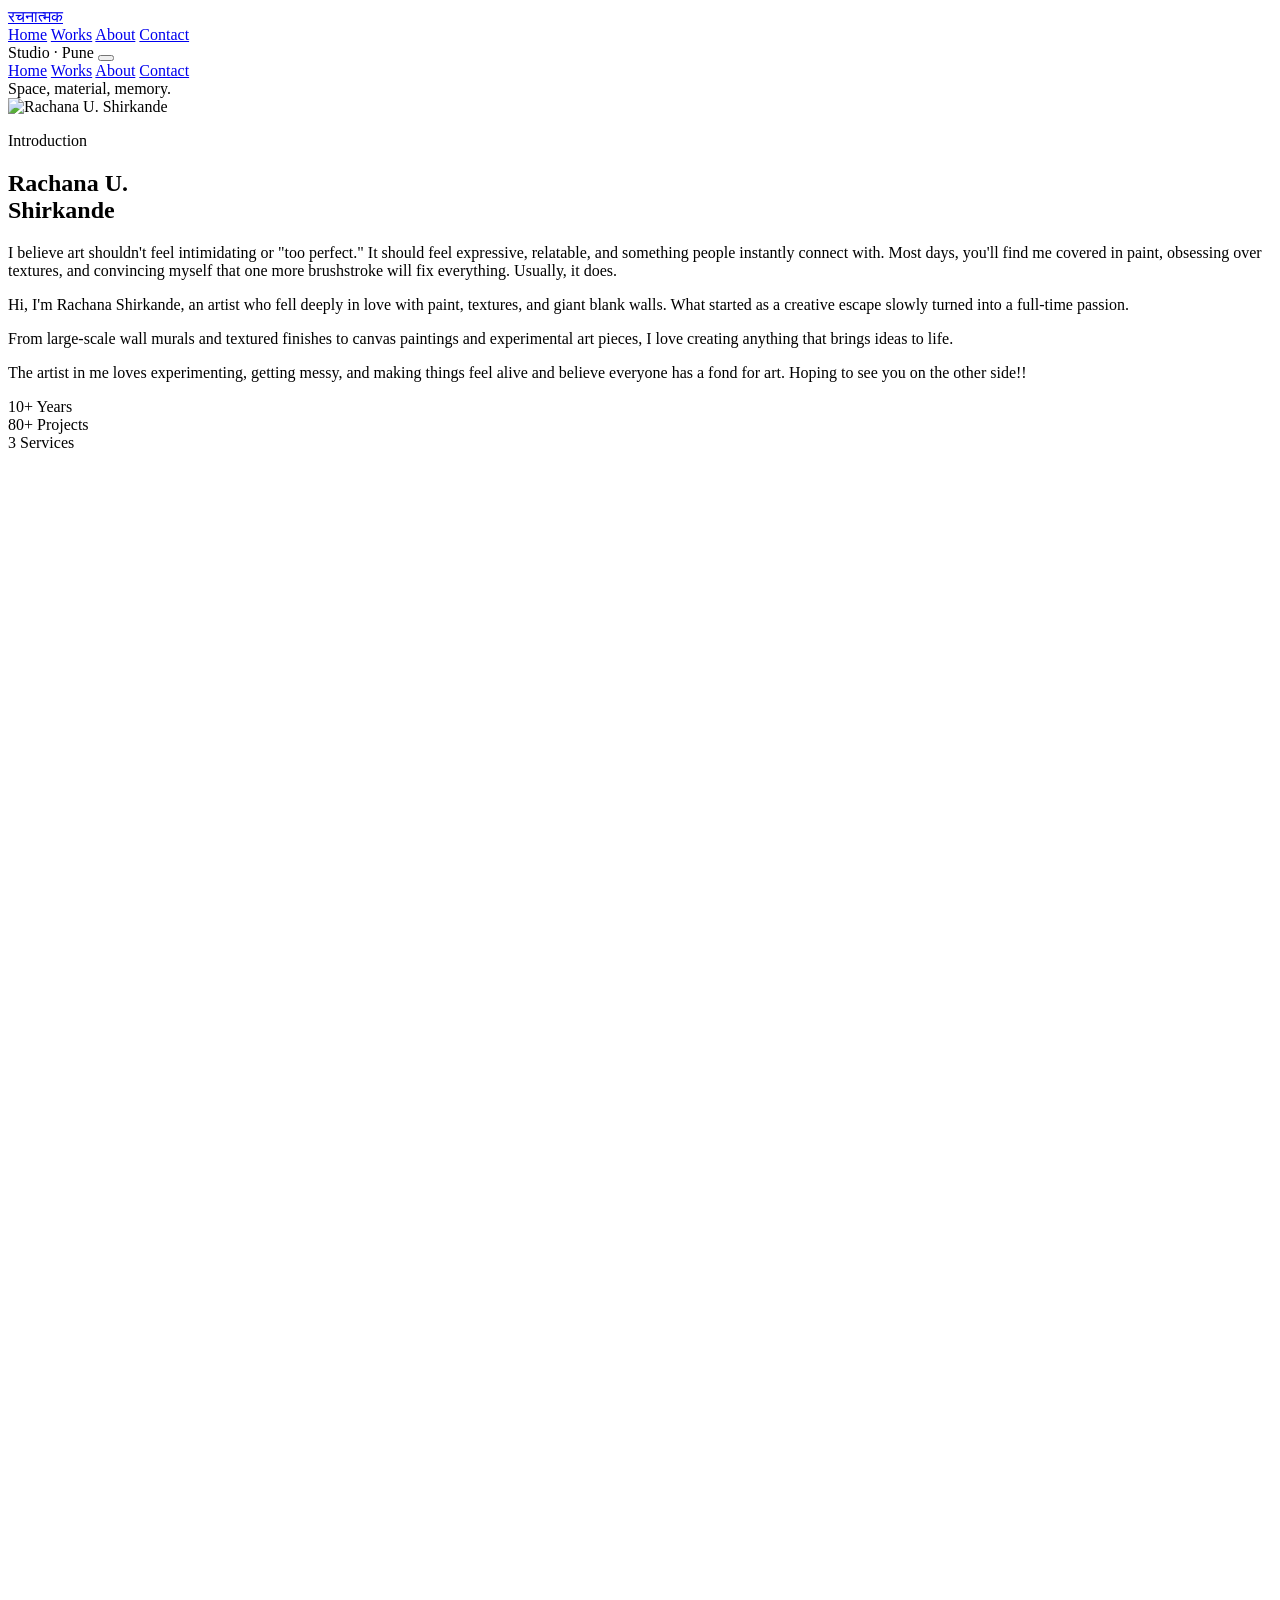
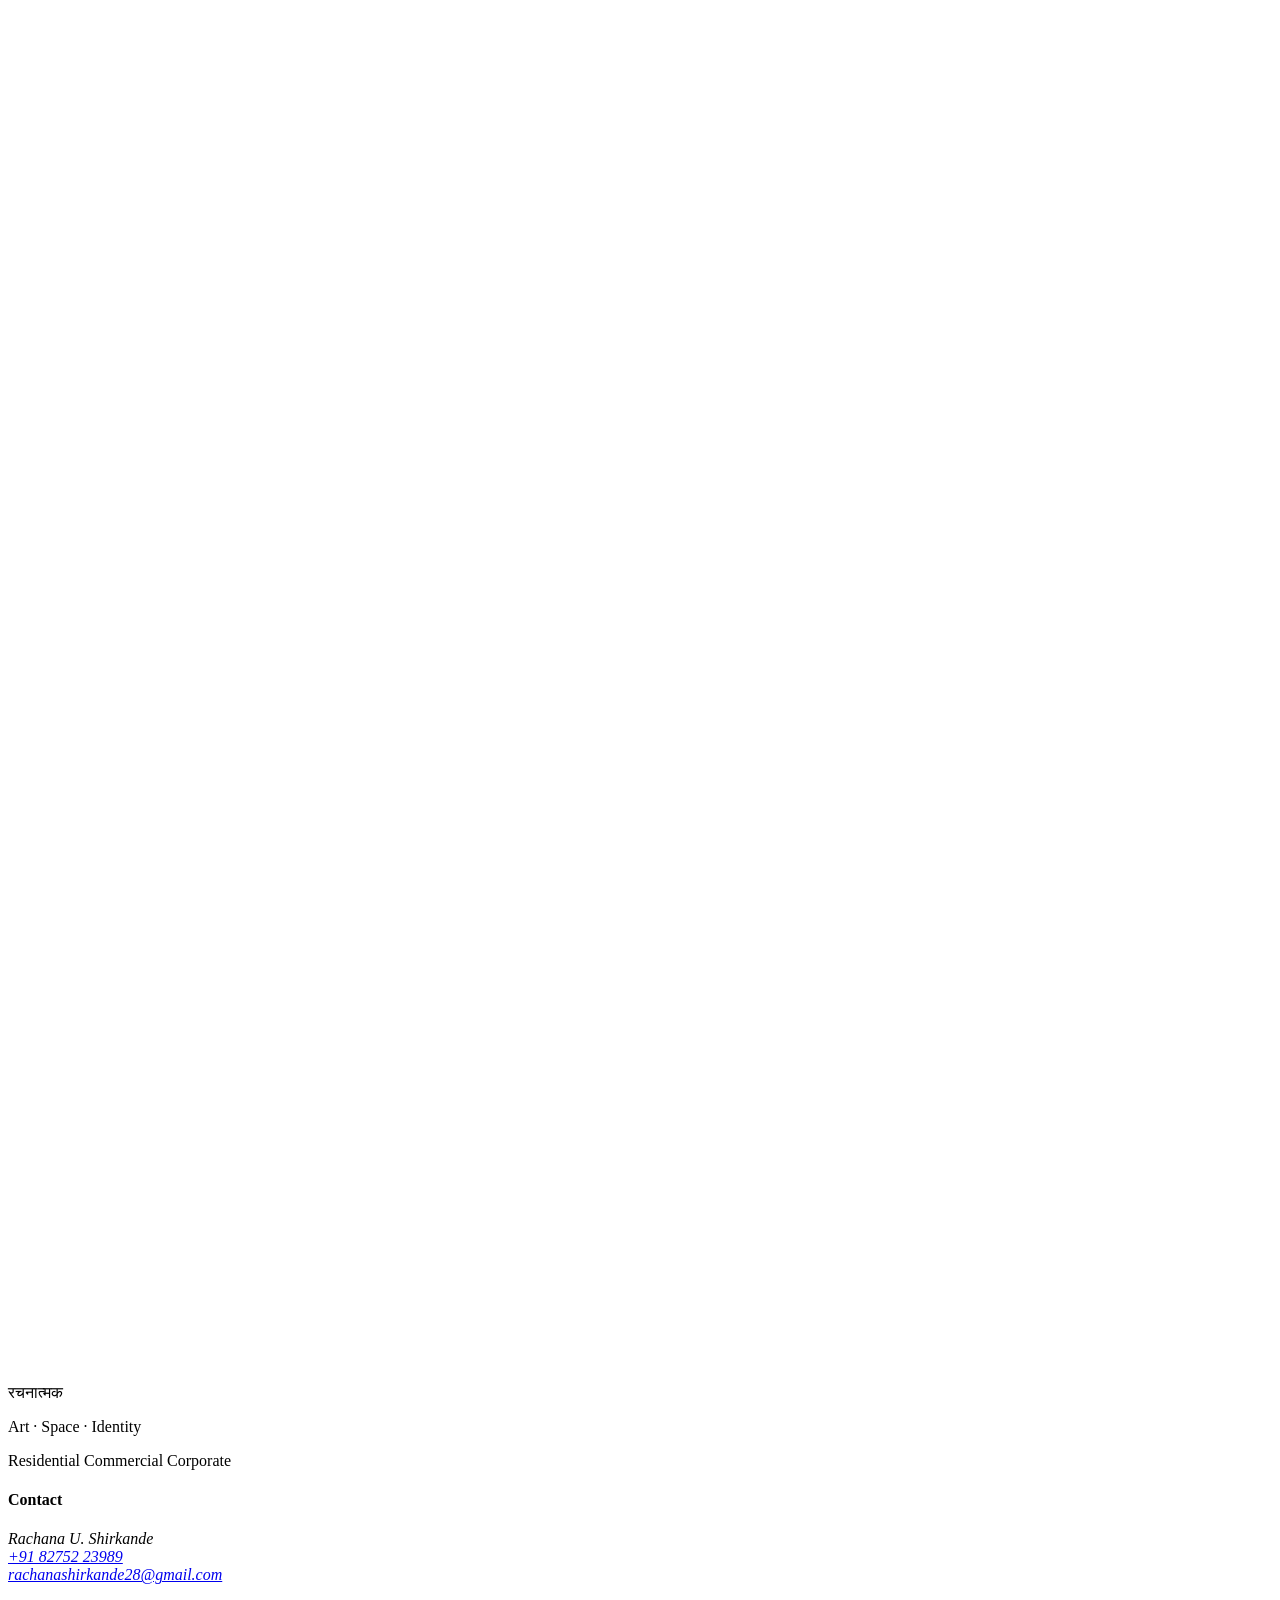
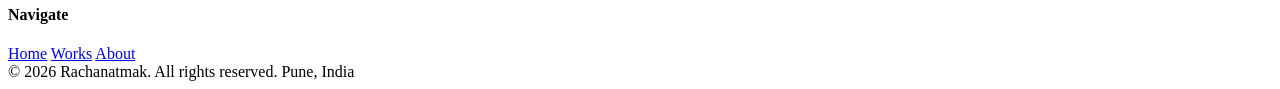
==== frontend/about.html @ 1a7d834c "Fixed CSS paths" ====
<!DOCTYPE html>
<html lang="en">
<head>
  <meta charset="UTF-8">
  <meta name="viewport" content="width=device-width, initial-scale=1.0">
  <title>About | Rachanatmak</title>
  <link rel="stylesheet" href="./css/styles.css">
</head>
<body>
  <div class="page-transition-overlay"></div>

  <nav class="navbar">
    <a class="navbar-logo" href="index.html" aria-label="Rachanatmak home">रचनात्मक</a>
    <div class="navbar-links">
      <a href="index.html">Home</a>
      <a href="works.html">Works</a>
      <a href="about.html">About</a>
      <a href="contact.html">Contact</a>
    </div>
    <span class="navbar-right">Studio · Pune</span>
    <button class="navbar-hamburger" type="button" aria-label="Menu" aria-expanded="false">
      <span></span><span></span><span></span>
    </button>
  </nav>

  <div class="navbar-mobile-drawer">
    <a href="index.html">Home</a>
    <a href="works.html">Works</a>
    <a href="about.html">About</a>
    <a href="contact.html">Contact</a>
  </div>

  <main>
    <section class="about-section">
      <div class="about-left reveal">
        <div class="about-portrait">
          <span>Space, material, memory.</span>
          <div class="about-artist-image">
            <div class="about-image-container">
              <div class="about-image-bg"></div>
              <img class="about-image" src="https://via.placeholder.com/400x500/f1aaa2/3a2a1d?text=Rachana" alt="Rachana U. Shirkande">
            </div>
          </div>
        </div>
      </div>
      <div class="about-right">
        <div class="about-intro-card reveal">
          <p class="about-eyebrow">Introduction</p>
          <h1 class="about-title">Rachana U.<br>Shirkande</h1>
          <div class="about-bio">
            <p>I believe art shouldn't feel intimidating or "too perfect." It should feel expressive, relatable, and something people instantly connect with. Most days, you'll find me covered in paint, obsessing over textures, and convincing myself that one more brushstroke will fix everything. Usually, it does.</p>
            <p>Hi, I'm Rachana Shirkande, an artist who fell deeply in love with paint, textures, and giant blank walls. What started as a creative escape slowly turned into a full-time passion.</p>
            <p>From large-scale wall murals and textured finishes to canvas paintings and experimental art pieces, I love creating anything that brings ideas to life.</p>
            <p>The artist in me loves experimenting, getting messy, and making things feel alive and believe everyone has a fond for art. Hoping to see you on the other side!!</p>
          </div>
        </div>
        <div class="about-stats reveal">
          <div class="about-stat">
            <span class="about-stat-num">10+</span>
            <span class="about-stat-label">Years</span>
          </div>
          <div class="about-stat">
            <span class="about-stat-num">80+</span>
            <span class="about-stat-label">Projects</span>
          </div>
          <div class="about-stat">
            <span class="about-stat-num">3</span>
            <span class="about-stat-label">Services</span>
          </div>
        </div>
      </div>
    </section>
  </main>

  <footer class="footer">
    <div class="footer-bg"></div>
    <svg class="footer-botanical" viewBox="0 0 200 400" fill="none" xmlns="http://www.w3.org/2000/svg" aria-hidden="true">
      <path d="M100 380 C100 300 60 260 80 180 C100 100 140 80 100 20" stroke="white" stroke-width="1.5"/>
      <path d="M80 180 C60 160 20 155 10 130" stroke="white"/>
      <path d="M80 220 C55 205 15 210 5 185" stroke="white"/>
      <path d="M90 150 C115 130 145 135 155 110" stroke="white"/>
      <path d="M95 260 C120 245 150 250 160 225" stroke="white"/>
      <ellipse cx="10" cy="125" rx="12" ry="8" stroke="white" stroke-width="0.8"/>
      <ellipse cx="5" cy="180" rx="10" ry="7" stroke="white" stroke-width="0.8"/>
      <ellipse cx="155" cy="105" rx="11" ry="7" stroke="white" stroke-width="0.8"/>
      <ellipse cx="160" cy="220" rx="12" ry="8" stroke="white" stroke-width="0.8"/>
    </svg>
    <div class="footer-inner">
      <div class="footer-top">
        <div class="footer-logo-block">
          <div class="footer-logo">रचनात्मक</div>
          <p class="footer-tagline">Art · Space · Identity</p>
          <div class="footer-services-list">
            <span>Residential</span>
            <span>Commercial</span>
            <span>Corporate</span>
          </div>
        </div>
        <div class="footer-col">
          <h4>Contact</h4>
          <address>
            Rachana U. Shirkande<br>
            <a href="tel:+918275223989">+91 82752 23989</a><br>
            <a href="mailto:rachanashirkande28@gmail.com">rachanashirkande28@gmail.com</a>
          </address>
        </div>
        <div class="footer-col">
          <h4>Navigate</h4>
          <nav class="footer-nav-links">
            <a href="index.html">Home</a>
            <a href="works.html">Works</a>
            <a href="about.html">About</a>
          </nav>
        </div>
      </div>
      <div class="footer-bottom">
        <span>© 2026 Rachanatmak. All rights reserved.</span>
        <span>Pune, India</span>
      </div>
    </div>
  </footer>

  <script src="js/main.js"></script>
</body>
</html>
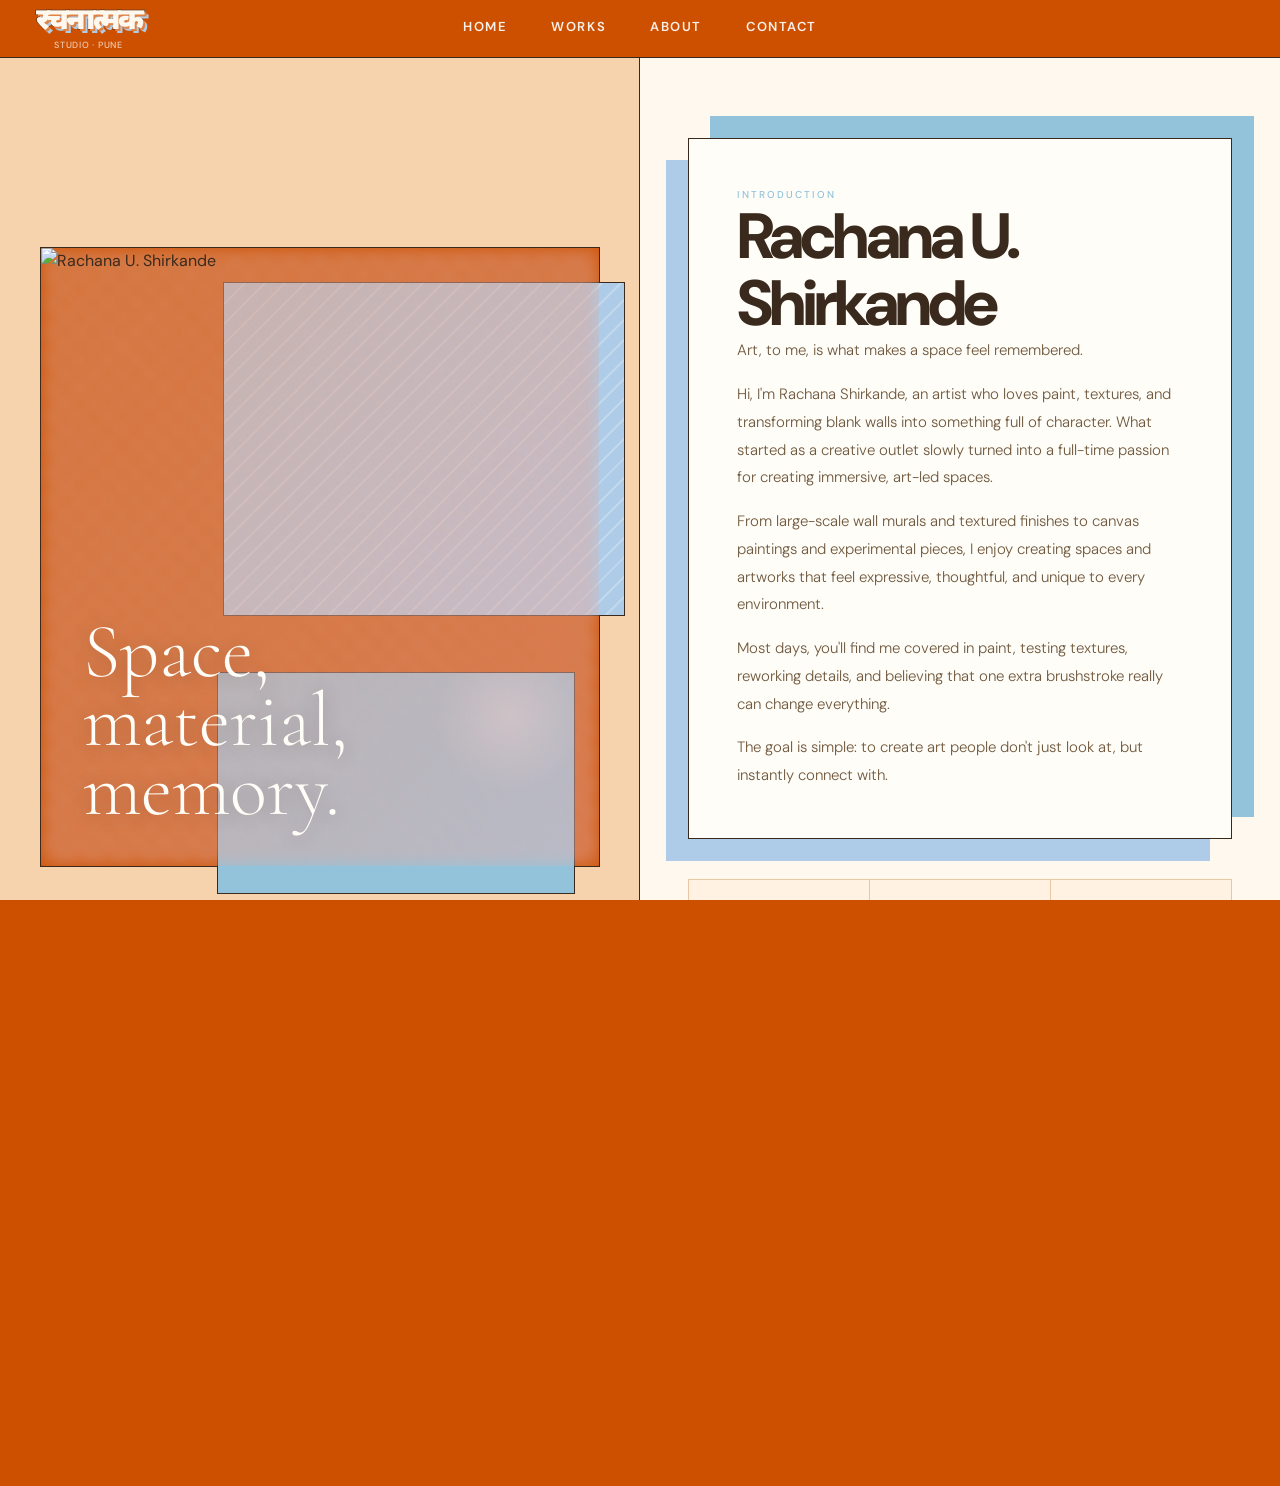
==== commit 921318ec: "Update Rachanatmak portfolio content and works" ====
--- a/frontend/about.html
+++ b/frontend/about.html
@@ -48,10 +48,11 @@
           <p class="about-eyebrow">Introduction</p>
           <h1 class="about-title">Rachana U.<br>Shirkande</h1>
           <div class="about-bio">
-            <p>I believe art shouldn't feel intimidating or "too perfect." It should feel expressive, relatable, and something people instantly connect with. Most days, you'll find me covered in paint, obsessing over textures, and convincing myself that one more brushstroke will fix everything. Usually, it does.</p>
-            <p>Hi, I'm Rachana Shirkande, an artist who fell deeply in love with paint, textures, and giant blank walls. What started as a creative escape slowly turned into a full-time passion.</p>
-            <p>From large-scale wall murals and textured finishes to canvas paintings and experimental art pieces, I love creating anything that brings ideas to life.</p>
-            <p>The artist in me loves experimenting, getting messy, and making things feel alive and believe everyone has a fond for art. Hoping to see you on the other side!!</p>
+            <p>Art, to me, is what makes a space feel remembered.</p>
+            <p>Hi, I'm Rachana Shirkande, an artist who loves paint, textures, and transforming blank walls into something full of character. What started as a creative outlet slowly turned into a full-time passion for creating immersive, art-led spaces.</p>
+            <p>From large-scale wall murals and textured finishes to canvas paintings and experimental pieces, I enjoy creating spaces and artworks that feel expressive, thoughtful, and unique to every environment.</p>
+            <p>Most days, you'll find me covered in paint, testing textures, reworking details, and believing that one extra brushstroke really can change everything.</p>
+            <p>The goal is simple: to create art people don't just look at, but instantly connect with.</p>
           </div>
         </div>
         <div class="about-stats reveal">
@@ -89,7 +90,7 @@
       <div class="footer-top">
         <div class="footer-logo-block">
           <div class="footer-logo">रचनात्मक</div>
-          <p class="footer-tagline">Art · Space · Identity</p>
+          <p class="footer-tagline">Studio · Pune</p>
           <div class="footer-services-list">
             <span>Residential</span>
             <span>Commercial</span>
--- a/frontend/css/styles.css
+++ b/frontend/css/styles.css
@@ -0,0 +1,2338 @@
+/* ============================================================
+   RACHANATMAK — Design System v2
+   Studio Feixen-inspired: minimal, grid, bold, premium
+   ============================================================ */
+
+@import url("https://fonts.googleapis.com/css2?family=Cormorant+Garamond:wght@300;400;600&family=DM+Sans:opsz,wght@9..40,300;9..40,400;9..40,500;9..40,700&family=Noto+Sans+Devanagari:wght@700;800;900&display=swap");
+
+:root {
+    --summer-sun: #E1B053;
+    --oranges: #CD6200;
+    --sand: #E3D6AD;
+    --sky-blue: #93C3DB;
+    --blood-orange: #CD5000;
+  --bg: #fff8ef;
+  --bg-alt: #f6d3ad;
+  --bg-card: #fff2e3;
+  --black: #3a2a1d;
+  --gray-dark: #6f583e;
+  --gray-mid: #a2763f;
+  --gray-light: #e7c7a4;
+  --accent: #df8246;
+  --accent-warm: #f1aaa2;
+  --sky: #aecce7;
+  --gold: #a76c09;
+  --white: #fffdf7;
+  --nav-h: 58px;
+  --ease: cubic-bezier(0.25, 0.46, 0.45, 0.94);
+  --ease-out: cubic-bezier(0.16, 1, 0.3, 1);
+  --font-display: "Cormorant Garamond", "Noto Serif Devanagari", Georgia, serif;
+  --font-body: "DM Sans", system-ui, sans-serif;
+  --font-devanagari: "Noto Sans Devanagari", "Mangal", sans-serif;
+}
+
+*,
+*::before,
+*::after {
+  box-sizing: border-box;
+  margin: 0;
+  padding: 0;
+}
+
+html {
+  scroll-behavior: smooth;
+}
+
+body {
+  background: var(--bg);
+  color: var(--black);
+  font-family: var(--font-body);
+  line-height: 1.6;
+  overflow-x: hidden;
+  -webkit-font-smoothing: antialiased;
+}
+
+img {
+  display: block;
+  max-width: 100%;
+}
+
+a {
+  color: inherit;
+  text-decoration: none;
+}
+
+button,
+input,
+textarea,
+select {
+  font: inherit;
+}
+
+button {
+  background: none;
+  border: 0;
+  cursor: pointer;
+}
+
+main {
+  padding-top: var(--nav-h);
+}
+
+.page-transition-overlay {
+  position: fixed;
+  inset: 0;
+  z-index: 9999;
+  background: var(--blood-orange);
+  pointer-events: none;
+  transform: translateY(100%);
+  will-change: transform;
+}
+
+.page-transition-overlay.page-enter {
+  animation: pt-enter 0.55s var(--ease-out) forwards;
+}
+
+.page-transition-overlay.page-exit {
+  animation: pt-exit 0.55s var(--ease-out) forwards;
+}
+
+@keyframes pt-enter {
+  from { transform: translateY(100%); }
+  to { transform: translateY(0); }
+}
+
+@keyframes pt-exit {
+  from { transform: translateY(0); }
+  to { transform: translateY(-100%); }
+}
+
+/* ============================================================
+   NAVBAR
+   ============================================================ */
+
+.navbar,
+.site-nav {
+  position: fixed;
+  top: 0;
+  right: 0;
+  left: 0;
+  z-index: 200;
+  height: var(--nav-h);
+  display: flex;
+  align-items: center;
+  padding: 0 36px;
+  background: var(--blood-orange);
+  border-bottom: 1.5px solid var(--black);
+  backdrop-filter: blur(16px);
+  transition: box-shadow 0.3s, background 0.3s;
+}
+
+.navbar.scrolled,
+.site-nav.scrolled,
+.site-nav.has-shadow {
+  background: var(--blood-orange);
+  box-shadow: 0 2px 24px rgba(122, 74, 20, 0.1);
+}
+
+.navbar-logo,
+.logo,
+.footer-logo,
+.hero-title {
+  color: var(--bg);
+  font-family: var(--font-devanagari);
+  font-weight: 900;
+  letter-spacing: -0.1em;
+  line-height: 1;
+  -webkit-text-stroke: 1px var(--black);
+  paint-order: stroke fill;
+  text-shadow: 2px 2px 0 var(--accent), 4px 4px 0 var(--sky);
+}
+
+.navbar-logo,
+.logo {
+  flex-shrink: 0;
+  font-size: 30px;
+  transition: text-shadow 0.3s var(--ease);
+  display: flex;
+  flex-direction: column;
+  align-items: center;
+  gap: 4px;
+}
+
+.navbar-logo:hover,
+.logo:hover {
+  text-shadow: 3px 3px 0 var(--accent), 6px 6px 0 var(--sky-blue);
+}
+
+.navbar-logo::after {
+  content: "Studio · Pune";
+  display: block;
+  color: rgba(255,255,255,0.7);
+  font-family: var(--font-body);
+  font-size: 9px;
+  font-weight: 500;
+  letter-spacing: 0.08em;
+  text-transform: uppercase;
+  text-shadow: none;
+  -webkit-text-stroke: 0;
+}
+
+.navbar-links,
+.nav-links {
+  position: absolute;
+  left: 50%;
+  display: flex;
+  align-items: center;
+  gap: 44px;
+  transform: translateX(-50%);
+}
+
+.navbar-links a,
+.nav-links a {
+  color: #fff;
+  font-size: 13px;
+  font-weight: 600;
+  letter-spacing: 0.12em;
+  opacity: 0.92;
+  padding-bottom: 2px;
+  text-transform: uppercase;
+  transition: opacity 0.2s, color 0.2s, text-shadow 0.3s, transform 0.2s;
+}
+
+.navbar-links a:hover,
+.nav-links a:hover {
+  color: var(--sky-blue);
+  opacity: 1;
+  text-shadow: 0 2px 16px var(--sky-blue), 0 0 2px #fff;
+  animation: nav-link-pop 0.32s cubic-bezier(.4,2,.6,1) 1;
+  transform: scale(1.12) rotate(-2deg);
+}
+
+@keyframes nav-link-pop {
+  0%   { transform: scale(1) rotate(0); }
+  60%  { transform: scale(1.18) rotate(-3deg); }
+  100% { transform: scale(1.12) rotate(-2deg); }
+}
+
+.navbar-right {
+  margin-left: auto;
+  color: rgba(255,255,255,0.5);
+  font-size: 11px;
+  font-weight: 500;
+  letter-spacing: 0.1em;
+  text-transform: uppercase;
+  display: none;
+}
+
+.navbar-hamburger {
+  display: none;
+  flex-direction: column;
+  gap: 5px;
+  margin-left: auto;
+  padding: 4px;
+}
+
+.navbar-hamburger span {
+  display: block;
+  width: 24px;
+  height: 1.5px;
+  background: #fff;
+  transition: transform 0.3s, opacity 0.3s;
+}
+
+.navbar-hamburger.open span:nth-child(1) {
+  transform: translateY(6.5px) rotate(45deg);
+}
+
+.navbar-hamburger.open span:nth-child(2) {
+  opacity: 0;
+}
+
+.navbar-hamburger.open span:nth-child(3) {
+  transform: translateY(-6.5px) rotate(-45deg);
+}
+
+.navbar-mobile-drawer {
+  position: fixed;
+  top: var(--nav-h);
+  right: 0;
+  left: 0;
+  z-index: 190;
+  display: flex;
+  flex-direction: column;
+  gap: 24px;
+  padding: 32px 36px;
+  background: var(--blood-orange);
+  border-bottom: 1.5px solid var(--black);
+  opacity: 0;
+  pointer-events: none;
+  transform: translateY(-10px);
+  transition: transform 0.3s var(--ease), opacity 0.3s;
+}
+
+.navbar-mobile-drawer.open {
+  opacity: 1;
+  pointer-events: auto;
+  transform: translateY(0);
+}
+
+.navbar-mobile-drawer a {
+  color: #fff !important;
+  font-size: 15px;
+  font-weight: 600;
+  letter-spacing: 0.1em;
+  text-transform: uppercase;
+  transition: color 0.2s, text-shadow 0.3s;
+}
+
+.navbar-mobile-drawer a:hover {
+  color: var(--sky-blue) !important;
+  text-shadow: 0 2px 16px var(--sky-blue), 0 0 2px #fff;
+}
+
+/* ============================================================
+   HERO — left panel SAND, right panel warm illustrated canvas
+   ============================================================ */
+
+.hero {
+  min-height: calc(100vh - var(--nav-h));
+  display: grid;
+  grid-template-columns: 1fr 1fr;
+  overflow: hidden;
+  border-bottom: 1.5px solid var(--black);
+}
+
+/* ── UPDATED: soft gradient left panel ── */
+.hero-left,
+.hero-copy {
+  background:
+    radial-gradient(ellipse at 0% 0%, rgba(174, 204, 231, 0.38), transparent 44%),
+    radial-gradient(ellipse at 100% 100%, rgba(246, 211, 173, 0.45), transparent 40%),
+    var(--bg);
+  flex-direction: column;
+  justify-content: center;
+  gap: 28px;
+  padding: 80px 48px 80px 36px;
+  border-right: 1.5px solid var(--black);
+}
+
+.hero-eyebrow,
+.eyebrow {
+  color: var(--gray-dark);
+  font-size: 10px;
+  font-weight: 500;
+  letter-spacing: 0.22em;
+  text-transform: uppercase;
+}
+
+.hero-title,
+.brand-mark {
+  display: block;
+  color: var(--blood-orange);
+  font-family: var(--font-devanagari);
+  font-size: clamp(62px, 8vw, 116px);
+  font-weight: 900;
+  letter-spacing: -0.12em;
+  line-height: 0.95;
+  -webkit-text-stroke: 1.8px var(--black);
+  text-shadow: 3px 3px 0 var(--accent), 6px 6px 0 var(--sky);
+}
+
+.hero-desc,
+.hero-text {
+  max-width: 420px;
+  color: var(--gray-dark);
+  font-size: 15px;
+  font-weight: 300;
+  line-height: 1.7;
+}
+
+/* Service tags — dark outlined on sand */
+.hero-services {
+  display: flex;
+  flex-wrap: wrap;
+  gap: 8px;
+}
+
+.hero-services span {
+  border: 1px solid rgba(58, 42, 29, 0.3);
+  border-radius: 2px;
+  color: var(--gray-dark);
+  font-size: 10px;
+  letter-spacing: 0.12em;
+  padding: 7px 16px;
+  text-transform: uppercase;
+  transition: border-color 0.25s, color 0.25s, background 0.25s, text-shadow 0.25s;
+}
+
+.hero-services span:hover {
+  background: rgba(147, 195, 219, 0.18);
+  border-color: var(--sky-blue);
+  color: var(--sky-blue);
+  text-shadow: 0 2px 12px var(--sky-blue);
+}
+
+/* CTA link — dark on sand, sky-blue hover */
+.hero-cta a {
+  display: inline-flex;
+  align-items: center;
+  gap: 10px;
+  width: fit-content;
+  border-bottom: 1px solid rgba(58, 42, 29, 0.4);
+  color: var(--black);
+  font-size: 12px;
+  font-weight: 500;
+  letter-spacing: 0.1em;
+  padding-bottom: 4px;
+  text-transform: uppercase;
+  transition: gap 0.3s var(--ease), border-color 0.25s, color 0.25s, text-shadow 0.25s;
+}
+
+.hero-cta a:hover {
+  gap: 18px;
+  border-color: var(--sky-blue);
+  color: var(--sky-blue);
+  text-shadow: 0 2px 16px var(--sky-blue), 0 0 2px #fff;
+}
+
+.hero-right,
+.hero-panel {
+  min-height: 60vh;
+  position: relative;
+  display: flex;
+  align-items: center;
+  justify-content: center;
+  overflow: hidden;
+  background:
+    radial-gradient(circle at 18% 18%, rgba(241, 170, 162, 0.32), transparent 24%),
+    radial-gradient(circle at 84% 76%, rgba(174, 204, 231, 0.36), transparent 28%),
+    linear-gradient(135deg, #fffaf2 0%, #f8d9bb 100%);
+}
+
+.art-in-motion-card,
+.signature-card {
+  position: relative;
+  width: min(82%, 620px);
+  height: auto;
+  min-height: min(66vh, 560px);
+  aspect-ratio: 1.28;
+  display: flex;
+  align-items: center;
+  justify-content: center;
+  overflow: hidden;
+  border: 12px solid #fff4e7;
+  box-shadow:
+    0 26px 64px rgba(122, 74, 20, 0.18),
+    0 2px 0 rgba(255, 255, 255, 0.8) inset,
+    0 0 0 1px rgba(122, 74, 20, 0.14);
+  transform: perspective(900px) rotateX(var(--tilt-x, 0deg)) rotateY(var(--tilt-y, 0deg)) translateY(0);
+  transition: transform 0.35s var(--ease), box-shadow 0.35s var(--ease);
+  animation: floating-canvas 7s ease-in-out infinite;
+}
+
+.art-in-motion-card::before,
+.signature-card::before {
+  content: "";
+  position: absolute;
+  inset: 0;
+  z-index: 4;
+  background:
+    linear-gradient(90deg, rgba(255, 255, 255, 0.12) 1px, transparent 1px),
+    linear-gradient(rgba(255, 255, 255, 0.12) 1px, transparent 1px),
+    radial-gradient(circle at 30% 20%, rgba(255, 255, 255, 0.24), transparent 18%);
+  background-size: 42px 42px, 42px 42px, auto;
+  mix-blend-mode: soft-light;
+  pointer-events: none;
+}
+
+.art-in-motion-card::after,
+.signature-card::after {
+  content: "";
+  position: absolute;
+  inset: 0;
+  z-index: 5;
+  background:
+    repeating-linear-gradient(8deg, rgba(255, 255, 255, 0.08) 0 2px, transparent 2px 8px),
+    radial-gradient(circle at 70% 28%, rgba(255, 255, 255, 0.22), transparent 18%);
+  opacity: 0.55;
+  pointer-events: none;
+}
+
+.art-in-motion-text,
+.signature-card span {
+  position: relative;
+  z-index: 6;
+  display: block;
+  padding: 32px;
+  color: rgba(255, 255, 255, 0.96);
+  font-family: var(--font-display);
+  font-size: clamp(42px, 5vw, 76px);
+  font-weight: 300;
+  letter-spacing: -0.02em;
+  line-height: 1;
+  text-align: center;
+  animation: float-text 6s ease-in-out infinite;
+  text-shadow: 0 3px 18px rgba(58, 42, 29, 0.42);
+}
+
+.aim-label,
+.aim-sub {
+  color: rgba(255, 255, 255, 0.72);
+  font-family: var(--font-body);
+  font-size: 10px;
+  font-weight: 500;
+  letter-spacing: 0.22em;
+  text-transform: uppercase;
+}
+
+.aim-label {
+  margin-bottom: 20px;
+}
+
+.aim-sub {
+  margin-top: 16px;
+  color: #ffe2c5;
+}
+
+.aim-title {
+  color: rgba(255, 255, 255, 0.97);
+  font-family: var(--font-display);
+  font-size: inherit;
+  font-weight: 300;
+  line-height: 0.95;
+}
+
+.art-orbit {
+  position: absolute;
+  top: 50%;
+  left: 50%;
+  z-index: 7;
+  width: 8px;
+  height: 8px;
+  border-radius: 50%;
+  background: var(--sky-blue);
+  box-shadow: 0 0 12px var(--sky-blue);
+  transform-origin: 80px 0;
+  animation: orbit 6s linear infinite;
+}
+
+/* ============================================================
+   PAINTING SCENE
+   ============================================================ */
+
+.painting-scene {
+  position: absolute;
+  inset: 0;
+  z-index: 1;
+  overflow: hidden;
+  background: var(--sky);
+}
+
+.paint-sky {
+  position: absolute;
+  inset: 0 0 38%;
+  background:
+    radial-gradient(ellipse at 18% 20%, rgba(255, 255, 255, 0.9) 0 8%, transparent 18%),
+    radial-gradient(ellipse at 42% 28%, rgba(255, 255, 255, 0.78) 0 10%, transparent 24%),
+    linear-gradient(#92bddf 0%, #bdd6ea 58%, #fff1df 100%);
+}
+
+.paint-cloud {
+  position: absolute;
+  z-index: 2;
+  height: 58px;
+  border-radius: 999px;
+  background:
+    radial-gradient(circle at 18% 50%, rgba(255, 255, 255, 0.95) 0 26%, transparent 27%),
+    radial-gradient(circle at 42% 35%, rgba(255, 255, 255, 0.9) 0 34%, transparent 35%),
+    radial-gradient(circle at 70% 55%, rgba(255, 255, 255, 0.8) 0 28%, transparent 29%);
+  filter: blur(0.4px);
+  opacity: 0.9;
+}
+
+.cloud-one {
+  top: 12%;
+  left: 12%;
+  width: 210px;
+}
+
+.cloud-two {
+  top: 22%;
+  right: 14%;
+  width: 180px;
+  opacity: 0.72;
+}
+
+.paint-water {
+  position: absolute;
+  right: 0;
+  bottom: 31%;
+  left: 0;
+  height: 22%;
+  background:
+    repeating-linear-gradient(173deg, rgba(255, 255, 255, 0.22) 0 4px, transparent 4px 12px),
+    linear-gradient(#c7deed 0%, #98bdd4 46%, #efd5b6 100%);
+}
+
+.paint-city {
+  position: absolute;
+  right: 8%;
+  bottom: 52%;
+  left: 18%;
+  height: 34px;
+  background:
+    linear-gradient(to top, rgba(58, 42, 29, 0.72) 0 38%, transparent 39%),
+    repeating-linear-gradient(90deg, transparent 0 16px, rgba(58, 42, 29, 0.62) 16px 22px, transparent 22px 38px);
+  opacity: 0.8;
+}
+
+.paint-garden {
+  position: absolute;
+  right: 0;
+  bottom: 23%;
+  left: 0;
+  height: 18%;
+  background:
+    radial-gradient(circle at 14% 65%, #7f8b45 0 8%, transparent 9%),
+    radial-gradient(circle at 26% 42%, #a6a55a 0 7%, transparent 8%),
+    radial-gradient(circle at 66% 46%, #6f7c3f 0 10%, transparent 11%),
+    radial-gradient(circle at 86% 35%, #5d6e3a 0 13%, transparent 14%),
+    repeating-linear-gradient(105deg, #7a793b 0 8px, #b39854 8px 15px, #6d6a38 15px 24px);
+}
+
+.paint-floor {
+  position: absolute;
+  right: -6%;
+  bottom: -8%;
+  left: -6%;
+  height: 36%;
+  border-radius: 50% 50% 0 0 / 35% 35% 0 0;
+  background:
+    repeating-linear-gradient(168deg, rgba(255, 255, 255, 0.08) 0 5px, transparent 5px 16px),
+    radial-gradient(ellipse at 50% 12%, #c09258 0%, #8d6338 42%, #3a2a1d 100%);
+}
+
+.paint-rail {
+  position: absolute;
+  right: 5%;
+  bottom: 27%;
+  left: 5%;
+  height: 24%;
+  border-top: 5px solid #3a2a1d;
+  border-bottom: 4px solid #3a2a1d;
+  border-radius: 50% 50% 0 0 / 46% 46% 0 0;
+}
+
+.paint-rail::before {
+  content: "";
+  position: absolute;
+  inset: 4px 0 0;
+  background: repeating-linear-gradient(90deg, transparent 0 34px, #3a2a1d 34px 38px, transparent 38px 66px);
+  clip-path: ellipse(58% 88% at 50% 0%);
+}
+
+.paint-branch {
+  position: absolute;
+  z-index: 3;
+  width: 34%;
+  height: 38%;
+  border-top: 7px solid #5d6e3a;
+  opacity: 0.95;
+}
+
+.branch-left {
+  top: -7%;
+  left: -8%;
+  border-right: 5px solid #5d6e3a;
+  border-radius: 0 0 80% 0;
+  transform: rotate(-8deg);
+}
+
+.branch-right {
+  top: -9%;
+  right: -10%;
+  border-left: 5px solid #5d6e3a;
+  border-radius: 0 0 0 80%;
+  transform: rotate(8deg);
+}
+
+/* ============================================================
+   SECTION HEADINGS & PAGE HEADS
+   ============================================================ */
+
+.section-heading,
+.section-title,
+.page-title {
+  color: var(--black);
+  font-family: var(--font-body);
+  font-size: clamp(48px, 7vw, 88px);
+  font-weight: 800;
+  letter-spacing: -0.07em;
+  line-height: 1;
+}
+
+.section-heading {
+  padding: 0;
+  text-align: left;
+}
+
+main > .section-heading {
+  padding: 72px 36px 22px;
+}
+
+.works-page-intro {
+  max-width: 560px;
+  padding: 0 36px 42px;
+  color: var(--gray-dark);
+  font-size: 15px;
+  font-weight: 300;
+  line-height: 1.75;
+}
+
+.section-head,
+.page-head {
+  display: flex;
+  align-items: end;
+  justify-content: space-between;
+  gap: 24px;
+  padding: 64px 36px 52px;
+  background: var(--bg);
+}
+
+.featured-head {
+  padding-top: 54px;
+  padding-bottom: 38px;
+}
+
+.text-link {
+  color: var(--gray-dark);
+  font-size: 12px;
+  font-weight: 500;
+  letter-spacing: 0.1em;
+  text-transform: uppercase;
+  transition: color 0.2s, text-shadow 0.2s;
+}
+
+.text-link:hover {
+  color: var(--sky-blue);
+  text-shadow: 0 2px 12px var(--sky-blue);
+}
+
+/* ============================================================
+   WORKS / FILTER BAR
+   ============================================================ */
+
+.works-filter-bar,
+.filter-bar {
+  display: flex;
+  align-items: center;
+  gap: 6px;
+  overflow-x: auto;
+  padding: 14px 36px;
+  background: var(--bg);
+  border-top: 1px solid var(--gray-light);
+  border-bottom: 1px solid var(--gray-light);
+  scrollbar-width: none;
+}
+
+.filter-bar::-webkit-scrollbar,
+.works-filter-bar::-webkit-scrollbar {
+  display: none;
+}
+
+.filter-btn {
+  border: 1px solid transparent;
+  border-radius: 2px;
+  color: var(--gray-mid);
+  font-size: 11px;
+  font-weight: 500;
+  letter-spacing: 0.1em;
+  padding: 7px 18px;
+  text-transform: uppercase;
+  transition: color 0.2s, border-color 0.2s, background 0.2s, text-shadow 0.2s;
+  white-space: nowrap;
+}
+
+.filter-btn:hover {
+  border-color: var(--sky-blue);
+  color: var(--sky-blue);
+  text-shadow: 0 2px 10px var(--sky-blue);
+}
+
+.filter-btn.active,
+.filter-btn.is-active {
+  background: rgba(147, 195, 219, 0.14);
+  border-color: var(--black);
+  color: var(--black);
+}
+
+/* ============================================================
+   WORKS GRID
+   ============================================================ */
+
+.works-grid {
+  display: grid;
+  grid-template-columns: repeat(4, 1fr);
+  border-top: 1px solid var(--gray-light);
+  background: var(--bg);
+}
+
+body[data-page="works"] .works-grid {
+  display: block;
+  border-top: 1px solid var(--gray-light);
+  background: var(--bg);
+}
+
+.work-category-section {
+  border-bottom: 1.5px solid var(--black);
+  background: var(--bg);
+}
+
+.work-category-section.is-hidden {
+  display: none;
+}
+
+.work-section-top {
+  display: grid;
+  grid-template-columns: minmax(0, 1fr) minmax(320px, 440px);
+  gap: 36px;
+  align-items: start;
+  padding: 26px 36px 28px;
+}
+
+.work-section-title-block {
+  position: relative;
+  display: grid;
+  gap: 12px;
+  align-self: start;
+  min-height: clamp(260px, 28vw, 360px);
+  overflow: hidden;
+}
+
+.work-section-title {
+  position: relative;
+  z-index: 2;
+  max-width: 680px;
+  color: var(--black);
+  font-family: var(--font-body);
+  font-size: clamp(42px, 6vw, 84px);
+  font-weight: 800;
+  letter-spacing: -0.06em;
+  line-height: 0.95;
+}
+
+.work-motion-field {
+  position: absolute;
+  right: 2%;
+  bottom: 0;
+  left: 0;
+  height: min(68%, 260px);
+  pointer-events: none;
+}
+
+.paint-sweep,
+.paint-dot,
+.line-trace {
+  position: absolute;
+  display: block;
+  opacity: 0.82;
+  transform-origin: left center;
+}
+
+.paint-sweep {
+  height: 34px;
+  border-radius: 999px 46% 999px 42%;
+  filter: drop-shadow(0 10px 18px rgba(58, 42, 29, 0.08));
+  transform: scaleX(0) rotate(var(--brush-rotate, -5deg));
+  animation: brush-reveal 7.5s var(--ease-out) infinite;
+}
+
+.paint-sweep::after {
+  content: "";
+  position: absolute;
+  inset: 6px 10px;
+  border-radius: inherit;
+  background: rgba(255, 255, 255, 0.26);
+  mix-blend-mode: soft-light;
+}
+
+.paint-sweep-one {
+  top: 22%;
+  left: 6%;
+  width: 52%;
+  --brush-rotate: -7deg;
+  background: linear-gradient(90deg, rgba(205, 80, 0, 0.54), rgba(241, 170, 162, 0.2));
+}
+
+.paint-sweep-two {
+  top: 48%;
+  left: 26%;
+  width: 58%;
+  height: 26px;
+  --brush-rotate: 3deg;
+  background: linear-gradient(90deg, rgba(147, 195, 219, 0.58), rgba(174, 204, 231, 0.12));
+  animation-delay: 0.8s;
+}
+
+.paint-sweep-three {
+  top: 68%;
+  left: 12%;
+  width: 42%;
+  height: 22px;
+  --brush-rotate: -2deg;
+  background: linear-gradient(90deg, rgba(225, 176, 83, 0.58), rgba(246, 211, 173, 0.14));
+  animation-delay: 1.55s;
+}
+
+.paint-dot {
+  border-radius: 50%;
+  filter: blur(0.3px);
+  animation: paint-float 6.5s ease-in-out infinite alternate;
+}
+
+.paint-dot-one {
+  top: 16%;
+  right: 22%;
+  width: 74px;
+  height: 74px;
+  background: rgba(147, 195, 219, 0.24);
+}
+
+.paint-dot-two {
+  right: 9%;
+  bottom: 11%;
+  width: 46px;
+  height: 46px;
+  background: rgba(205, 98, 0, 0.18);
+  animation-delay: -1.3s;
+}
+
+.line-trace {
+  width: 44%;
+  height: 1.5px;
+  background: linear-gradient(90deg, transparent, rgba(58, 42, 29, 0.32), transparent);
+  transform: scaleX(0);
+  animation: trace-line 7.5s ease-in-out infinite;
+}
+
+.line-trace-one {
+  top: 38%;
+  right: 5%;
+  animation-delay: 1.1s;
+}
+
+.line-trace-two {
+  top: 78%;
+  right: 18%;
+  width: 34%;
+  animation-delay: 2s;
+}
+
+.work-section-grid {
+  display: grid;
+  grid-template-columns: repeat(4, 1fr);
+  border-top: 1px solid var(--gray-light);
+}
+
+.work-card,
+.work-item {
+  position: relative;
+  aspect-ratio: 3 / 4;
+  overflow: hidden;
+  background: var(--bg-card);
+  border-right: 1px solid var(--gray-light);
+  border-bottom: 1px solid var(--gray-light);
+  cursor: pointer;
+  transition: opacity 0.35s, transform 0.35s;
+}
+
+.work-card:focus-visible,
+.work-item:focus-visible {
+  outline: 3px solid var(--sky-blue);
+  outline-offset: -8px;
+}
+
+.work-card:nth-child(4n),
+.work-item:nth-child(4n) {
+  border-right: none;
+}
+
+.work-card img,
+.work-media,
+.work-media img {
+  width: 100%;
+  height: 100%;
+}
+
+.work-media {
+  overflow: hidden;
+}
+
+.work-card img,
+.work-media img {
+  object-fit: cover;
+  transition: transform 0.75s var(--ease);
+  will-change: transform;
+}
+
+.work-card:hover img,
+.work-item:hover .work-media img {
+  transform: scale(1.07);
+}
+
+.work-card-overlay,
+.work-info {
+  position: absolute;
+  inset: 0;
+  display: flex;
+  flex-direction: column;
+  justify-content: flex-end;
+  padding: 22px;
+  background: linear-gradient(to top, rgba(58, 42, 29, 0.86), rgba(122, 74, 20, 0.36) 40%, transparent 70%);
+  opacity: 0;
+  transition: opacity 0.4s var(--ease);
+}
+
+.work-card:hover .work-card-overlay,
+.work-item:hover .work-info {
+  opacity: 1;
+}
+
+.work-card-title,
+.work-title {
+  color: var(--white);
+  font-family: var(--font-display);
+  font-size: 22px;
+  font-weight: 300;
+  line-height: 1.15;
+  transform: translateY(10px);
+  transition: transform 0.45s var(--ease-out);
+}
+
+.work-card:hover .work-card-title,
+.work-item:hover .work-title {
+  transform: translateY(0);
+}
+
+.work-card-cat,
+.work-meta {
+  color: var(--sky-blue);
+  font-size: 10px;
+  font-weight: 500;
+  letter-spacing: 0.14em;
+  margin-top: 6px;
+  text-transform: uppercase;
+  transform: translateY(10px);
+  transition: transform 0.45s 0.06s var(--ease-out);
+}
+
+.work-card:hover .work-card-cat,
+.work-item:hover .work-meta {
+  transform: translateY(0);
+}
+
+.work-card-arrow {
+  position: absolute;
+  top: 18px;
+  right: 18px;
+  width: 36px;
+  height: 36px;
+  display: flex;
+  align-items: center;
+  justify-content: center;
+  border-radius: 50%;
+  background: rgba(147, 195, 219, 0.25);
+  color: white;
+  opacity: 0;
+  transform: scale(0.7);
+  transition: opacity 0.35s, transform 0.35s var(--ease-out);
+  backdrop-filter: blur(4px);
+}
+
+.work-card-arrow:focus-visible {
+  outline: 2px solid var(--sky-blue);
+  outline-offset: 3px;
+}
+
+.work-card:hover .work-card-arrow,
+.work-item:hover .work-card-arrow {
+  opacity: 1;
+  transform: scale(1);
+}
+
+.filtered-out {
+  opacity: 0.18;
+  pointer-events: none;
+  transform: scale(0.97);
+}
+
+.empty-state {
+  grid-column: 1 / -1;
+  padding: 58px 36px;
+  color: var(--gray-mid);
+  background: var(--bg);
+}
+
+/* ============================================================
+   LIGHTBOX
+   ============================================================ */
+
+.lightbox-open {
+  overflow: hidden;
+}
+
+.work-lightbox {
+  position: fixed;
+  inset: 0;
+  z-index: 10000;
+  display: grid;
+  place-items: center;
+  padding: 28px;
+  opacity: 0;
+  pointer-events: none;
+  transition: opacity 0.22s var(--ease);
+}
+
+.work-lightbox.open {
+  opacity: 1;
+  pointer-events: auto;
+}
+
+.work-lightbox-backdrop {
+  position: absolute;
+  inset: 0;
+  background: rgba(58, 42, 29, 0.78);
+  backdrop-filter: blur(12px);
+}
+
+.work-lightbox-panel {
+  position: relative;
+  z-index: 1;
+  display: grid;
+  gap: 14px;
+  width: min(96vw, 1180px);
+  max-height: 92vh;
+  margin: 0;
+  padding: 16px;
+  background: var(--bg);
+  border: 1.5px solid var(--black);
+  box-shadow:
+    -14px 14px 0 var(--sky),
+    0 28px 80px rgba(58, 42, 29, 0.34);
+  transform: translateY(12px) scale(0.98);
+  transition: transform 0.22s var(--ease-out);
+}
+
+.work-lightbox.open .work-lightbox-panel {
+  transform: translateY(0) scale(1);
+}
+
+.work-lightbox-image {
+  width: 100%;
+  max-height: calc(92vh - 104px);
+  object-fit: contain;
+  background:
+    linear-gradient(135deg, rgba(246, 211, 173, 0.5), rgba(174, 204, 231, 0.38)),
+    var(--white);
+}
+
+.work-lightbox-close {
+  position: absolute;
+  top: -18px;
+  right: -18px;
+  z-index: 2;
+  width: 44px;
+  height: 44px;
+  display: grid;
+  place-items: center;
+  border: 1.5px solid var(--black);
+  border-radius: 50%;
+  background: var(--accent-warm);
+  color: var(--black);
+  font-size: 28px;
+  line-height: 1;
+  box-shadow: 0 10px 24px rgba(58, 42, 29, 0.24);
+}
+
+.work-lightbox-close:focus-visible {
+  outline: 3px solid var(--sky-blue);
+  outline-offset: 3px;
+}
+
+.work-lightbox-caption {
+  display: flex;
+  align-items: center;
+  justify-content: space-between;
+  gap: 14px;
+  color: var(--black);
+  font-size: 14px;
+}
+
+.work-lightbox-caption span {
+  font-family: var(--font-display);
+  font-size: clamp(24px, 3vw, 38px);
+  line-height: 1;
+}
+
+.work-lightbox-caption small {
+  color: var(--sky-blue);
+  font-size: 10px;
+  font-weight: 500;
+  letter-spacing: 0.16em;
+  text-transform: uppercase;
+}
+
+/* ============================================================
+   REVEAL
+   ============================================================ */
+
+.reveal,
+[data-reveal] {
+  opacity: 0;
+  transform: translateY(28px);
+  transition: opacity 0.75s var(--ease-out), transform 0.75s var(--ease-out);
+}
+
+.reveal.visible,
+[data-reveal].is-visible {
+  opacity: 1;
+  transform: translateY(0);
+}
+
+/* ============================================================
+   ABOUT & CONTACT SECTIONS
+   ============================================================ */
+
+.about-section,
+.about-grid,
+.contact-section,
+.contact-grid {
+  display: grid;
+  grid-template-columns: 1fr 1fr;
+  min-height: calc(100vh - var(--nav-h));
+  border-bottom: 1.5px solid var(--black);
+}
+
+.about-left,
+.about-portrait {
+  min-height: 60vh;
+  position: relative;
+  display: grid;
+  place-items: end start;
+  overflow: hidden;
+  padding: 36px;
+  background: var(--bg-alt);
+  border-right: 1.5px solid var(--black);
+}
+
+.about-left {
+  padding: 54px 36px 76px;
+  place-items: center;
+}
+
+.about-portrait {
+  width: min(100%, 560px);
+  min-height: 620px;
+  isolation: isolate;
+  padding: 42px;
+  background: var(--blood-orange);
+  border: 1.5px solid var(--black);
+  overflow: visible;
+}
+
+.about-portrait::before,
+.about-portrait::after {
+  content: "";
+  position: absolute;
+  z-index: -1;
+  border: 1.5px solid var(--black);
+}
+
+.about-portrait::before {
+  top: 34px;
+  right: -26px;
+  width: 72%;
+  height: 54%;
+  background:
+    repeating-linear-gradient(135deg, rgba(255, 255, 255, 0.24) 0 2px, transparent 2px 14px),
+    var(--sky);
+}
+
+.about-portrait::after {
+  right: 24px;
+  bottom: -28px;
+  width: 64%;
+  height: 36%;
+  background:
+    radial-gradient(circle at 82% 20%, rgba(255, 255, 255, 0.36), transparent 22%),
+    var(--sky-blue);
+}
+
+.about-left img {
+  width: 100%;
+  height: 100%;
+  object-fit: cover;
+}
+
+.about-portrait span {
+  position: relative;
+  z-index: 4;
+  max-width: 360px;
+  color: var(--white);
+  font-family: var(--font-display);
+  font-size: clamp(42px, 6vw, 84px);
+  font-weight: 300;
+  line-height: 0.9;
+  text-shadow: 0 2px 18px rgba(58, 42, 29, 0.26);
+}
+
+.about-picture-stack {
+  position: absolute;
+  inset: 0;
+  pointer-events: none;
+  display: none;
+}
+
+.about-artist-image {
+  position: absolute;
+  inset: 0;
+  width: 100%;
+  height: 100%;
+  pointer-events: none;
+  overflow: hidden;
+}
+
+.about-image-container {
+  position: relative;
+  width: 100%;
+  height: 100%;
+  display: flex;
+  align-items: center;
+  justify-content: center;
+}
+
+.about-image-bg {
+  position: absolute;
+  inset: 0;
+  background:
+    repeating-linear-gradient(45deg, rgba(241, 170, 162, 0.3) 0px, rgba(241, 170, 162, 0.3) 10px, transparent 10px, transparent 20px),
+    repeating-linear-gradient(-45deg, rgba(174, 204, 231, 0.2) 0px, rgba(174, 204, 231, 0.2) 10px, transparent 10px, transparent 20px),
+    linear-gradient(135deg, rgba(223, 130, 70, 0.4), rgba(241, 170, 162, 0.3));
+  filter: blur(8px);
+  z-index: 0;
+}
+
+.about-image {
+  position: relative;
+  z-index: 2;
+  width: 80%;
+  height: 90%;
+  object-fit: cover;
+  border-radius: 2px;
+  box-shadow: 0 18px 42px rgba(58, 42, 29, 0.28);
+}
+
+.about-picture-card {
+  position: absolute;
+  border: 12px solid var(--white);
+  box-shadow: 0 22px 44px rgba(58, 42, 29, 0.22);
+}
+
+.picture-card-one {
+  top: 88px;
+  right: -42px;
+  width: 46%;
+  aspect-ratio: 0.82;
+  background:
+    radial-gradient(circle at 50% 28%, #fffdf7 0 9%, transparent 10%),
+    linear-gradient(180deg, #f8dfcd 0 34%, #f1aaa2 34% 64%, #aecce7 64%);
+  transform: rotate(4deg);
+}
+
+.picture-card-two {
+  right: 34px;
+  bottom: 62px;
+  width: 52%;
+  aspect-ratio: 1.1;
+  background:
+    linear-gradient(135deg, rgba(58, 42, 29, 0.08) 25%, transparent 25% 50%, rgba(58, 42, 29, 0.08) 50% 75%, transparent 75%),
+    var(--bg);
+  background-size: 28px 28px;
+  transform: rotate(-3deg);
+}
+
+.picture-card-three {
+  bottom: 140px;
+  left: -24px;
+  width: 42%;
+  aspect-ratio: 1;
+  background:
+    radial-gradient(circle at 28% 36%, #df8246 0 13%, transparent 14%),
+    radial-gradient(circle at 68% 64%, #aecce7 0 16%, transparent 17%),
+    var(--bg-alt);
+  transform: rotate(-7deg);
+}
+
+.about-right,
+.about-copy,
+.contact-left,
+.contact-copy,
+.contact-right {
+  display: flex;
+  flex-direction: column;
+  justify-content: center;
+  gap: 32px;
+  padding: 80px 48px;
+  background: var(--bg);
+}
+
+.about-intro-card {
+  position: relative;
+  width: min(100%, 650px);
+  padding: clamp(28px, 4vw, 48px);
+  background: var(--white);
+  border: 1.5px solid var(--black);
+  box-shadow:
+    -22px 22px 0 var(--sky),
+    22px -22px 0 var(--sky-blue);
+}
+
+.about-intro-card::before {
+  display: none;
+}
+
+.about-eyebrow,
+.contact-info-label {
+  color: var(--sky-blue);
+  font-size: 10px;
+  font-weight: 500;
+  letter-spacing: 0.2em;
+  text-transform: uppercase;
+}
+
+.about-title,
+.contact-heading,
+.large-copy {
+  color: var(--black);
+  font-family: var(--font-body);
+  font-size: clamp(40px, 5vw, 70px);
+  font-weight: 800;
+  letter-spacing: -0.06em;
+  line-height: 1.05;
+}
+
+.about-bio,
+.body-copy {
+  max-width: 520px;
+  color: var(--gray-dark);
+  font-size: 15px;
+  font-weight: 300;
+  line-height: 1.85;
+}
+
+.about-bio {
+  display: grid;
+  gap: 16px;
+  max-width: 100%;
+}
+
+.about-stats {
+  display: grid;
+  grid-template-columns: repeat(3, 1fr);
+  gap: 1px;
+  margin-top: 8px;
+  background: var(--gray-light);
+  border: 1px solid var(--gray-light);
+  max-width: 650px;
+  transform: translateX(24px);
+}
+
+.about-stat {
+  display: flex;
+  flex-direction: column;
+  gap: 4px;
+  padding: 20px 16px;
+  background: var(--bg-card);
+}
+
+.about-stat-num {
+  color: var(--gold);
+  font-family: var(--font-display);
+  font-size: 36px;
+  font-weight: 300;
+}
+
+.about-stat-label {
+  color: var(--gray-mid);
+  font-size: 10px;
+  letter-spacing: 0.12em;
+  text-transform: uppercase;
+}
+
+/* ============================================================
+   WORK INSIGHTS SECTION
+   ============================================================ */
+
+.work-insights-section {
+  position: relative;
+  overflow: hidden;
+  padding-bottom: 88px;
+  border-bottom: 1.5px solid var(--black);
+  background: var(--bg);
+}
+
+.work-insights-section::before {
+  display: none;
+}
+
+.work-insights-grid {
+  position: relative;
+  z-index: 1;
+  display: grid;
+  grid-template-columns: repeat(3, minmax(0, 1fr));
+  gap: 0;
+  padding: 22px 36px 0;
+}
+
+.insight-card {
+  position: relative;
+  min-height: 0;
+  padding: clamp(22px, 2.6vw, 34px);
+  border: 1.5px solid var(--black);
+  color: var(--black);
+  box-shadow: 0 18px 38px rgba(58, 42, 29, 0.16);
+}
+
+.insight-card::before {
+  content: "";
+  position: absolute;
+  inset: 18px -14px auto auto;
+  width: 78px;
+  height: 78px;
+  border: 1.5px solid var(--black);
+  background: var(--white);
+  transform: rotate(9deg);
+}
+
+.insight-card-murals {
+  z-index: 3;
+  background: var(--blood-orange);
+  color: #fff;
+  transform: rotate(-1.2deg);
+}
+
+.insight-card-murals .insight-kicker {
+  color: #fff;
+}
+
+.insight-card-murals li {
+  color: rgba(255,255,255,0.88);
+}
+
+.insight-card-canvas {
+  z-index: 2;
+  background: var(--bg-alt);
+  transform: rotate(1deg);
+}
+
+.insight-card-texture {
+  z-index: 1;
+  background: var(--bg-card);
+  transform: rotate(-0.8deg);
+}
+
+.insight-card-wardrobes {
+  z-index: 1;
+  background: var(--sky);
+  transform: rotate(0.8deg);
+}
+
+.insight-kicker {
+  display: block;
+  max-width: 240px;
+  margin-bottom: 24px;
+  font-family: var(--font-display);
+  font-size: clamp(32px, 4vw, 52px);
+  line-height: 0.95;
+}
+
+.insight-card ul {
+  display: grid;
+  gap: 16px;
+  padding-left: 0;
+  list-style: none;
+}
+
+.insight-card li {
+  display: grid;
+  gap: 4px;
+  color: rgba(58, 42, 29, 0.88);
+  font-size: 14px;
+  line-height: 1.55;
+}
+
+.insight-card li strong {
+  color: var(--black);
+  font-size: 12px;
+  letter-spacing: 0.12em;
+  text-transform: uppercase;
+}
+
+.insight-card li span {
+  display: block;
+}
+
+.insight-card-murals li strong,
+.insight-card-murals li {
+  color: rgba(255,255,255,0.9);
+}
+
+/* ============================================================
+   CONTACT PAGE
+   ============================================================ */
+
+.contact-left {
+  border-right: 1.5px solid var(--black);
+}
+
+.contact-info,
+.contact-services-list {
+  display: flex;
+  flex-direction: column;
+  gap: 16px;
+}
+
+.contact-info-item {
+  display: flex;
+  flex-direction: column;
+  gap: 4px;
+  padding-bottom: 16px;
+  border-bottom: 1px solid var(--gray-light);
+}
+
+.contact-info-value {
+  color: var(--black);
+  font-size: 15px;
+}
+
+.contact-info-value a {
+  transition: color 0.2s, text-shadow 0.2s;
+}
+
+.contact-info-value a:hover {
+  color: var(--sky-blue);
+  text-shadow: 0 2px 12px var(--sky-blue);
+}
+
+.contact-service-item {
+  display: flex;
+  align-items: center;
+  gap: 14px;
+  color: var(--gray-dark);
+  font-size: 14px;
+  transition: color 0.2s, transform 0.2s;
+}
+
+.contact-service-item:hover {
+  color: var(--sky-blue);
+  transform: translateX(4px);
+}
+
+.contact-service-item::before {
+  content: "";
+  width: 24px;
+  height: 1px;
+  flex-shrink: 0;
+  background: var(--sky-blue);
+}
+
+/* ============================================================
+   FORMS
+   ============================================================ */
+
+.contact-form,
+.admin-card {
+  display: flex;
+  flex-direction: column;
+  gap: 24px;
+}
+
+.form-row {
+  display: grid;
+  grid-template-columns: 1fr 1fr;
+  gap: 24px;
+}
+
+.form-group,
+.field {
+  display: flex;
+  flex-direction: column;
+  gap: 8px;
+}
+
+.form-label,
+.field span {
+  color: var(--gray-mid);
+  font-size: 10px;
+  font-weight: 500;
+  letter-spacing: 0.15em;
+  text-transform: uppercase;
+}
+
+.form-input,
+.form-textarea,
+.form-select,
+input,
+textarea,
+select {
+  width: 100%;
+  padding: 10px 0;
+  background: transparent;
+  border: 0;
+  border-bottom: 1px solid var(--gray-light);
+  border-radius: 0;
+  color: var(--black);
+  font-size: 15px;
+  outline: none;
+  transition: border-color 0.3s;
+}
+
+.form-input::placeholder,
+.form-textarea::placeholder,
+input::placeholder,
+textarea::placeholder {
+  color: rgba(162, 118, 63, 0.62);
+}
+
+.form-input:focus,
+.form-textarea:focus,
+.form-select:focus,
+input:focus,
+textarea:focus,
+select:focus {
+  border-color: var(--sky-blue);
+}
+
+.form-textarea,
+textarea {
+  min-height: 120px;
+  resize: vertical;
+}
+
+.form-submit,
+.button {
+  align-self: flex-start;
+  display: inline-flex;
+  align-items: center;
+  gap: 12px;
+  padding: 16px 32px;
+  border: 1.5px solid var(--black);
+  border-radius: 2px;
+  background: var(--blood-orange);
+  color: var(--white);
+  cursor: pointer;
+  font-size: 12px;
+  font-weight: 500;
+  letter-spacing: 0.12em;
+  text-transform: uppercase;
+  transition: background 0.3s, color 0.3s, gap 0.3s var(--ease), text-shadow 0.3s;
+}
+
+.form-submit:hover,
+.button:hover {
+  gap: 20px;
+  background: transparent;
+  color: var(--sky-blue);
+  text-shadow: 0 2px 12px var(--sky-blue);
+}
+
+.form-submit-status,
+.form-status {
+  min-height: 18px;
+  color: var(--sky-blue);
+  font-size: 12px;
+  letter-spacing: 0.06em;
+}
+
+/* ============================================================
+   FOOTER
+   ============================================================ */
+
+.footer,
+.site-footer {
+  position: relative;
+  overflow: hidden;
+  border-top: 1.5px solid var(--black);
+  background: var(--blood-orange);
+  color: #fff;
+}
+
+.footer::before,
+.site-footer::before {
+  content: "";
+  position: absolute;
+  inset: 0;
+  z-index: 0;
+  background:
+    radial-gradient(ellipse 70% 60% at 15% 80%, rgba(174, 204, 231, 0.14), transparent 60%),
+    radial-gradient(ellipse 50% 50% at 85% 20%, rgba(174, 204, 231, 0.10), transparent 55%),
+    linear-gradient(rgba(255, 255, 255, 0.04) 1px, transparent 1px),
+    linear-gradient(90deg, rgba(255, 255, 255, 0.04) 1px, transparent 1px);
+  background-size: auto, auto, 40px 40px, 40px 40px;
+  pointer-events: none;
+}
+
+.footer-botanical {
+  position: absolute;
+  right: 5%;
+  bottom: 0;
+  z-index: 1;
+  width: clamp(180px, 22vw, 300px);
+  opacity: 0.07;
+  pointer-events: none;
+}
+
+.footer-inner {
+  position: relative;
+  z-index: 2;
+  padding: 72px 36px 48px;
+}
+
+.footer-top {
+  display: grid;
+  grid-template-columns: 1.4fr 1fr 1fr;
+  gap: 48px;
+}
+
+.footer-brand,
+.footer-contact,
+.footer-side,
+.footer-logo-block,
+.footer-col {
+  position: relative;
+  z-index: 2;
+}
+
+.footer-logo {
+  display: block;
+  margin-bottom: 16px;
+  color: #fff;
+  font-family: var(--font-devanagari);
+  font-size: 44px;
+  font-weight: 900;
+  letter-spacing: -0.1em;
+  line-height: 1;
+  -webkit-text-stroke: 1px rgba(58, 42, 29, 0.5);
+  paint-order: stroke fill;
+  text-shadow: 2px 2px 0 var(--accent), 4px 4px 0 var(--sky);
+  transition: text-shadow 0.3s var(--ease);
+}
+
+.footer-logo:hover {
+  text-shadow: 3px 3px 0 var(--accent), 6px 6px 0 var(--sky-blue);
+}
+
+.footer-tagline {
+  margin-bottom: 28px;
+  color: rgba(255, 255, 255, 0.62);
+  font-size: 11px;
+  letter-spacing: 0.16em;
+  text-transform: uppercase;
+}
+
+.footer-kicker,
+.footer-col h4 {
+  color: var(--sky-blue);
+  font-size: 9px;
+  font-weight: 500;
+  letter-spacing: 0.2em;
+  margin-bottom: 12px;
+  text-transform: uppercase;
+}
+
+.footer-services-list {
+  display: flex;
+  flex-direction: column;
+  gap: 10px;
+}
+
+.footer-services-list span {
+  align-items: center;
+  display: flex;
+  color: rgba(255, 255, 255, 0.78);
+  font-size: 12px;
+  letter-spacing: 0.08em;
+  text-transform: uppercase;
+  transition: color 0.2s, text-shadow 0.3s, transform 0.2s;
+}
+
+.footer-services-list span:hover {
+  color: var(--sky-blue);
+  text-shadow: 0 2px 16px var(--sky-blue), 0 0 2px #fff;
+  transform: translateX(4px);
+}
+
+.footer-services-list span::before {
+  content: "";
+  width: 16px;
+  height: 1px;
+  margin-right: 10px;
+  flex-shrink: 0;
+  background: var(--sky-blue);
+}
+
+.footer-contact {
+  display: flex;
+  flex-direction: column;
+  gap: 10px;
+}
+
+.footer-contact a {
+  color: rgba(255, 255, 255, 0.78);
+  font-size: 14px;
+  line-height: 2;
+  transition: color 0.2s, text-shadow 0.3s, transform 0.2s;
+}
+
+.footer-contact a:hover {
+  color: var(--sky-blue);
+  text-shadow: 0 2px 16px var(--sky-blue), 0 0 2px #fff;
+  animation: footer-link-pop 0.32s cubic-bezier(.4,2,.6,1) 1;
+  transform: translateX(4px);
+}
+
+.footer-side {
+  display: flex;
+  align-items: flex-start;
+  gap: 28px;
+}
+
+.footer-meta {
+  max-width: 240px;
+  color: rgba(255, 255, 255, 0.42);
+  font-size: 12px;
+  line-height: 1.7;
+}
+
+.footer-nav,
+.footer-nav-links {
+  display: flex;
+  flex-direction: column;
+  gap: 6px;
+}
+
+.footer-nav a,
+.footer-nav-links a {
+  color: rgba(255, 255, 255, 0.62);
+  display: inline-flex;
+  align-items: center;
+  font-size: 14px;
+  line-height: 2;
+  transition: color 0.2s, text-shadow 0.3s, transform 0.2s;
+}
+
+.footer-nav a:hover,
+.footer-nav-links a:hover {
+  color: var(--sky-blue);
+  text-shadow: 0 2px 16px var(--sky-blue), 0 0 2px #fff;
+  animation: footer-link-pop 0.32s cubic-bezier(.4,2,.6,1) 1;
+  transform: translateX(4px);
+}
+
+@keyframes footer-link-pop {
+  0%   { transform: translateX(0); }
+  60%  { transform: translateX(7px); }
+  100% { transform: translateX(4px); }
+}
+
+.qr-card {
+  display: none;
+}
+
+.footer-bottom {
+  display: flex;
+  justify-content: space-between;
+  gap: 16px;
+  margin-top: 56px;
+  padding-top: 28px;
+  border-top: 1px solid rgba(255, 255, 255, 0.14);
+  color: rgba(255, 255, 255, 0.32);
+  font-size: 11px;
+  letter-spacing: 0.06em;
+}
+
+/* ============================================================
+   ADMIN
+   ============================================================ */
+
+.admin-shell {
+  min-height: 100vh;
+  padding: 90px 28px 28px;
+  background: var(--bg);
+}
+
+.admin-top {
+  display: flex;
+  align-items: center;
+  justify-content: space-between;
+  gap: 20px;
+  margin-bottom: 28px;
+}
+
+.admin-title {
+  font-family: var(--font-display);
+  font-size: clamp(44px, 8vw, 112px);
+  font-weight: 300;
+  letter-spacing: -0.04em;
+  line-height: 0.9;
+}
+
+.admin-layout {
+  display: grid;
+  grid-template-columns: minmax(300px, 420px) 1fr;
+  gap: 24px;
+  align-items: start;
+}
+
+.admin-card {
+  padding: 28px;
+  background: var(--bg-alt);
+  border: 1px solid var(--gray-light);
+}
+
+.admin-work-list {
+  display: grid;
+  grid-template-columns: repeat(3, 1fr);
+  gap: 14px;
+}
+
+.admin-work {
+  overflow: hidden;
+  background: var(--bg-alt);
+  border: 1px solid var(--gray-light);
+}
+
+.admin-work img {
+  width: 100%;
+  aspect-ratio: 1;
+  object-fit: cover;
+}
+
+.admin-work-body {
+  display: grid;
+  gap: 8px;
+  padding: 12px;
+}
+
+.delete-btn {
+  border: 1px solid #b73e2d;
+  color: #b73e2d;
+  font-size: 13px;
+  padding: 9px 10px;
+}
+
+/* ============================================================
+   KEYFRAMES
+   ============================================================ */
+
+@keyframes fade-up {
+  from { opacity: 0; transform: translateY(22px); }
+  to { opacity: 1; transform: translateY(0); }
+}
+
+@keyframes blob-drift {
+  0%   { transform: translate(0, 0) scale(1); }
+  33%  { transform: translate(3%, -4%) scale(1.04); }
+  66%  { transform: translate(-4%, 3%) scale(0.97); }
+  100% { transform: translate(2%, 2%) scale(1.02); }
+}
+
+@keyframes float-text {
+  0%, 100% { transform: translateY(0); }
+  50%       { transform: translateY(-10px); }
+}
+
+@keyframes orbit {
+  from { transform: rotate(0deg) translateX(80px) rotate(0deg); }
+  to   { transform: rotate(360deg) translateX(80px) rotate(-360deg); }
+}
+
+@keyframes floating-canvas {
+  0%, 100% {
+    transform: perspective(900px) rotateX(var(--tilt-x, 0deg)) rotateY(var(--tilt-y, 0deg)) translateY(0);
+  }
+  50% {
+    transform: perspective(900px) rotateX(var(--tilt-x, 0deg)) rotateY(var(--tilt-y, 0deg)) translateY(-16px);
+  }
+}
+
+@keyframes brush-reveal {
+  0% {
+    opacity: 0;
+    transform: scaleX(0) rotate(var(--brush-rotate, -5deg)) translateX(-16px);
+  }
+  18%, 68% {
+    opacity: 0.82;
+    transform: scaleX(1) rotate(var(--brush-rotate, -5deg)) translateX(0);
+  }
+  100% {
+    opacity: 0;
+    transform: scaleX(1.04) rotate(var(--brush-rotate, -5deg)) translateX(18px);
+  }
+}
+
+@keyframes paint-float {
+  from {
+    transform: translate3d(0, 0, 0) scale(0.96);
+  }
+  to {
+    transform: translate3d(-10px, -14px, 0) scale(1.05);
+  }
+}
+
+@keyframes trace-line {
+  0%, 16% {
+    opacity: 0;
+    transform: scaleX(0);
+  }
+  32%, 72% {
+    opacity: 0.65;
+    transform: scaleX(1);
+  }
+  100% {
+    opacity: 0;
+    transform: scaleX(0.82) translateX(24px);
+  }
+}
+
+/* ============================================================
+   RESPONSIVE
+   ============================================================ */
+
+@media (max-width: 1100px) {
+  .works-grid,
+  .work-section-grid {
+    grid-template-columns: repeat(3, 1fr);
+  }
+
+  .work-section-top {
+    grid-template-columns: 1fr;
+  }
+
+  .work-insights-grid {
+    grid-template-columns: 1fr;
+    gap: 24px;
+  }
+
+  .insight-card,
+  .insight-card-canvas,
+  .insight-card-texture {
+    margin-left: 0;
+    min-height: auto;
+    transform: none;
+  }
+
+  .work-card:nth-child(4n),
+  .work-item:nth-child(4n) {
+    border-right: 1px solid var(--gray-light);
+  }
+
+  .work-card:nth-child(3n),
+  .work-item:nth-child(3n) {
+    border-right: none;
+  }
+}
+
+@media (max-width: 900px) {
+  .hero,
+  .about-section,
+  .about-grid,
+  .contact-section,
+  .contact-grid {
+    grid-template-columns: 1fr;
+  }
+
+  .hero-left,
+  .hero-copy,
+  .about-left,
+  .contact-left {
+    border-right: 0;
+    border-bottom: 1.5px solid var(--black);
+  }
+
+  .about-portrait {
+    border-right: 1.5px solid var(--black);
+  }
+
+  .hero-right,
+  .hero-panel {
+    min-height: 55vw;
+  }
+
+  .art-in-motion-card,
+  .signature-card {
+    width: min(88%, 620px);
+    min-height: 440px;
+  }
+
+  .footer-top {
+    grid-template-columns: 1fr 1fr;
+  }
+}
+
+@media (max-width: 768px) {
+  .navbar-links,
+  .nav-links,
+  .navbar-right {
+    display: none;
+  }
+
+  .navbar-hamburger {
+    display: flex;
+  }
+
+  .works-grid,
+  .work-section-grid {
+    grid-template-columns: repeat(2, 1fr);
+  }
+
+  .work-card:nth-child(3n),
+  .work-item:nth-child(3n) {
+    border-right: 1px solid var(--gray-light);
+  }
+
+  .work-card:nth-child(2n),
+  .work-item:nth-child(2n) {
+    border-right: none;
+  }
+
+  .footer-top,
+  .footer-bottom {
+    grid-template-columns: 1fr;
+  }
+
+  .footer-bottom {
+    display: flex;
+    flex-direction: column;
+  }
+
+  .about-stats,
+  .form-row,
+  .admin-layout {
+    grid-template-columns: 1fr;
+  }
+
+  .about-stats {
+    transform: none;
+  }
+}
+
+@media (max-width: 480px) {
+  .navbar,
+  .site-nav {
+    padding: 0 22px;
+  }
+
+  .hero-left,
+  .hero-copy,
+  .about-right,
+  .about-copy,
+  .contact-left,
+  .contact-copy,
+  .contact-right {
+    padding: 48px 24px;
+  }
+
+  .section-head,
+  .page-head {
+    align-items: flex-start;
+    flex-direction: column;
+    padding: 48px 24px 30px;
+  }
+
+  main > .section-heading {
+    padding: 52px 24px 16px;
+  }
+
+  .works-page-intro {
+    padding: 0 24px 32px;
+  }
+
+  .work-section-top {
+    gap: 24px;
+    padding: 24px 24px 24px;
+  }
+
+  .about-left {
+    padding: 36px 24px 54px;
+  }
+
+  .about-portrait {
+    min-height: 500px;
+    padding: 28px;
+  }
+
+  .about-portrait::before {
+    right: -12px;
+  }
+
+  .about-intro-card {
+    box-shadow:
+      -10px 10px 0 var(--sky),
+      10px -10px 0 var(--sky-blue);
+  }
+
+  .about-intro-card::before {
+    display: none;
+  }
+
+  .work-insights-grid {
+    padding: 12px 24px 0;
+  }
+
+  .work-lightbox {
+    padding: 18px;
+  }
+
+  .work-lightbox-panel {
+    padding: 10px;
+    box-shadow:
+      -8px 8px 0 var(--sky),
+      0 18px 54px rgba(58, 42, 29, 0.34);
+  }
+
+  .work-lightbox-close {
+    top: -12px;
+    right: -12px;
+    width: 40px;
+    height: 40px;
+  }
+
+  .work-lightbox-caption {
+    align-items: flex-start;
+    flex-direction: column;
+  }
+
+  .art-in-motion-card,
+  .signature-card {
+    width: 90%;
+    min-height: 360px;
+  }
+
+  .works-grid,
+  .work-section-grid,
+  .admin-work-list {
+    grid-template-columns: 1fr;
+  }
+
+  .work-card,
+  .work-item {
+    aspect-ratio: 4 / 3;
+    border-right: none !important;
+  }
+
+  .footer-inner {
+    padding: 56px 24px 36px;
+  }
+}
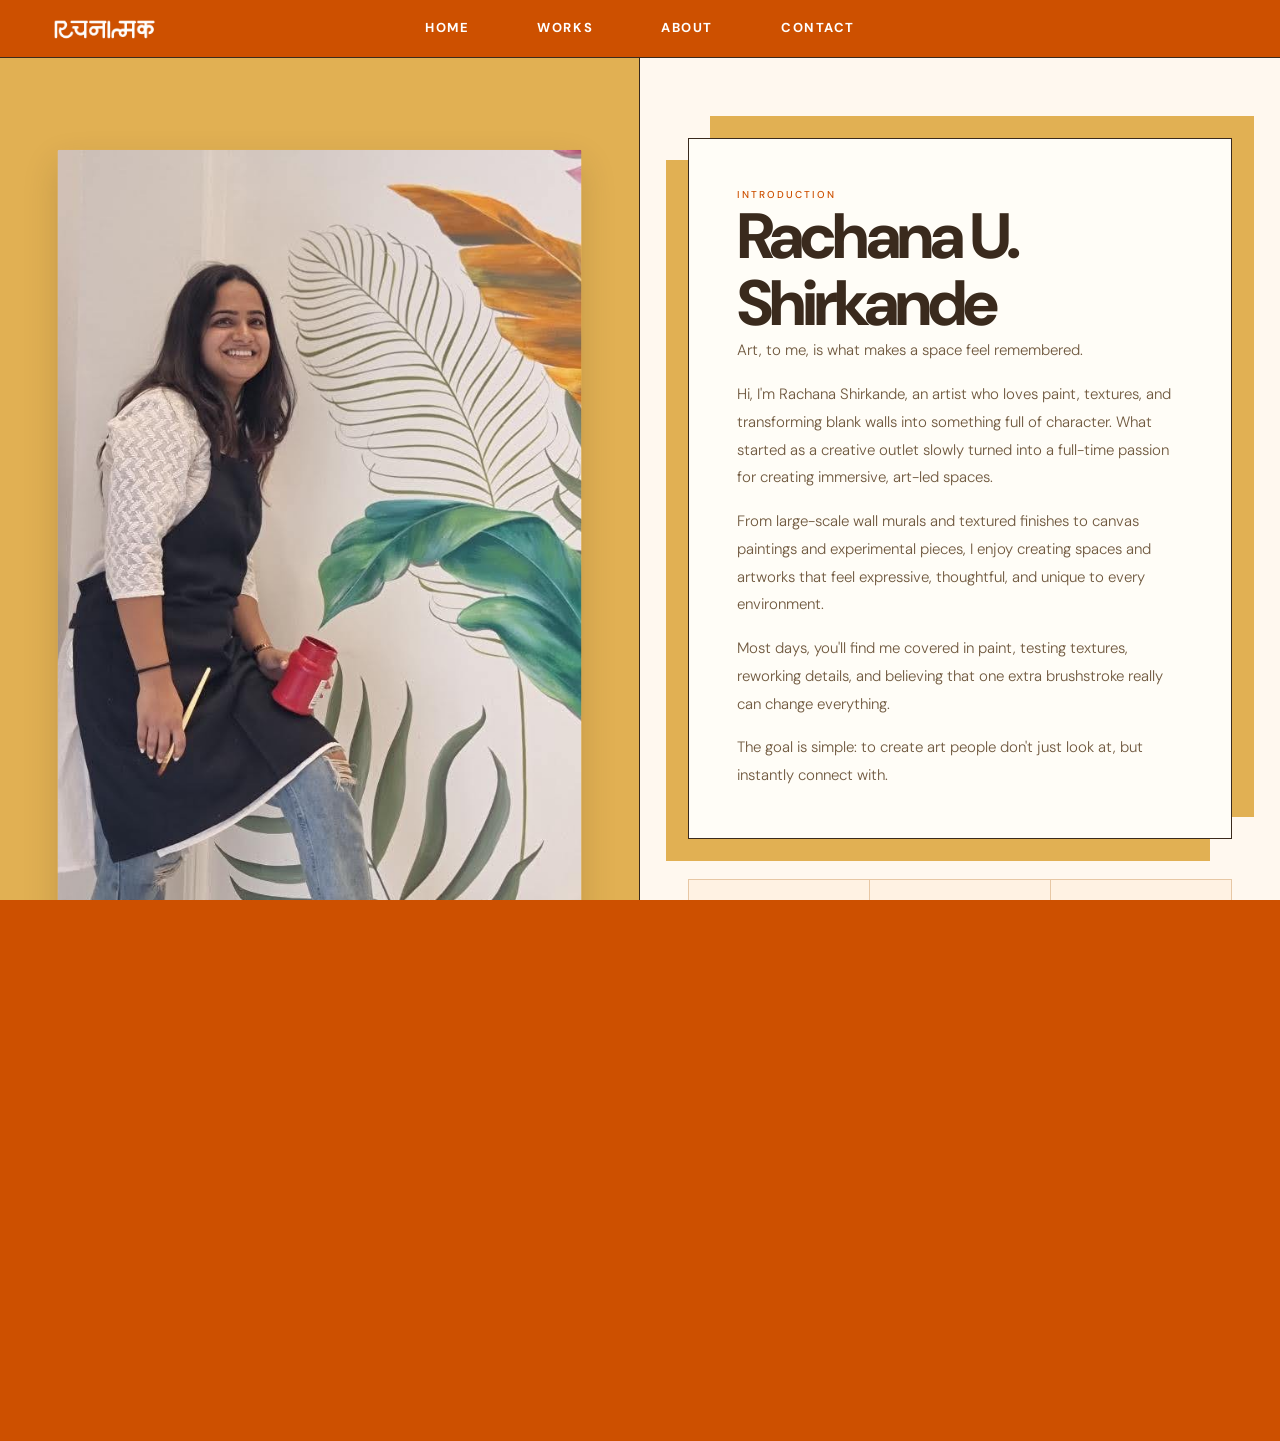
==== commit 38374b15: "Rachanatmak Portfolio" ====
--- a/frontend/about.html
+++ b/frontend/about.html
@@ -1,6 +1,10 @@
 <!DOCTYPE html>
 <html lang="en">
 <head>
+   <link
+  rel="stylesheet"
+  href="https://cdnjs.cloudflare.com/ajax/libs/font-awesome/6.5.2/css/all.min.css"
+/>  
   <meta charset="UTF-8">
   <meta name="viewport" content="width=device-width, initial-scale=1.0">
   <title>About | Rachanatmak</title>
@@ -10,7 +14,26 @@
   <div class="page-transition-overlay"></div>
 
   <nav class="navbar">
-    <a class="navbar-logo" href="index.html" aria-label="Rachanatmak home">रचनात्मक</a>
+    <div class="navbar-brand">
+
+  <a
+    class="navbar-logo"
+    href="index.html"
+    aria-label="Rachanatmak home"
+  >
+
+    <img
+      src="./assets/works/logo.png"
+      alt="Rachanatmak Logo"
+    >
+
+  </a>
+
+  <span class="navbar-right">
+    STUDIO · PUNE
+  </span>
+
+</div>
     <div class="navbar-links">
       <a href="index.html">Home</a>
       <a href="works.html">Works</a>
@@ -33,14 +56,19 @@
   <main>
     <section class="about-section">
       <div class="about-left reveal">
-        <div class="about-portrait">
-          <span>Space, material, memory.</span>
-          <div class="about-artist-image">
-            <div class="about-image-container">
-              <div class="about-image-bg"></div>
-              <img class="about-image" src="https://via.placeholder.com/400x500/f1aaa2/3a2a1d?text=Rachana" alt="Rachana U. Shirkande">
-            </div>
-          </div>
+        <div class="about-artist-image">
+
+  <div class="about-image-container">
+
+    <img
+      class="about-image"
+      src="./assets/works/artist.JPG"
+      alt="Rachana U. Shirkande"
+    >
+
+  </div>
+
+</div>
         </div>
       </div>
       <div class="about-right">
@@ -57,15 +85,15 @@
         </div>
         <div class="about-stats reveal">
           <div class="about-stat">
-            <span class="about-stat-num">10+</span>
+            <span class="about-stat-num">5+</span>
             <span class="about-stat-label">Years</span>
           </div>
           <div class="about-stat">
-            <span class="about-stat-num">80+</span>
+            <span class="about-stat-num">200+</span>
             <span class="about-stat-label">Projects</span>
           </div>
           <div class="about-stat">
-            <span class="about-stat-num">3</span>
+            <span class="about-stat-num">4</span>
             <span class="about-stat-label">Services</span>
           </div>
         </div>
@@ -89,12 +117,16 @@
     <div class="footer-inner">
       <div class="footer-top">
         <div class="footer-logo-block">
-          <div class="footer-logo">रचनात्मक</div>
+          <div class="footer-logo">
+
+  <img
+    src="./assets/works/logo.png"
+    alt="Rachanatmak Logo"
+  >
+
+</div>
           <p class="footer-tagline">Studio · Pune</p>
           <div class="footer-services-list">
-            <span>Residential</span>
-            <span>Commercial</span>
-            <span>Corporate</span>
           </div>
         </div>
         <div class="footer-col">
@@ -104,6 +136,25 @@
             <a href="tel:+918275223989">+91 82752 23989</a><br>
             <a href="mailto:rachanashirkande28@gmail.com">rachanashirkande28@gmail.com</a>
           </address>
+          <div class="footer-socials">
+
+  <a
+    href="https://instagram.com/rachanashirkande?igshid=YmMyMTA2M2Y="
+    target="_blank"
+    aria-label="Instagram"
+  >
+    <i class="fab fa-instagram"></i>
+  </a>
+
+  <a
+    href="https://www.facebook.com/rachna.s.3979?mibextid=LQQJ4d"
+    target="_blank"
+    aria-label="Facebook"
+  >
+    <i class="fab fa-facebook-f"></i>
+  </a>
+
+</div>
         </div>
         <div class="footer-col">
           <h4>Navigate</h4>
--- a/frontend/css/styles.css
+++ b/frontend/css/styles.css
@@ -121,6 +121,7 @@
   height: var(--nav-h);
   display: flex;
   align-items: center;
+  justify-content: flex-start;
   padding: 0 36px;
   background: var(--blood-orange);
   border-bottom: 1.5px solid var(--black);
@@ -135,7 +136,10 @@
   box-shadow: 0 2px 24px rgba(122, 74, 20, 0.1);
 }
 
-.navbar-logo,
+/* ============================================================
+   CLEAN NAVBAR LOGO
+   ============================================================ */
+
 .logo,
 .footer-logo,
 .hero-title {
@@ -144,69 +148,155 @@
   font-weight: 900;
   letter-spacing: -0.1em;
   line-height: 1;
-  -webkit-text-stroke: 1px var(--black);
-  paint-order: stroke fill;
-  text-shadow: 2px 2px 0 var(--accent), 4px 4px 0 var(--sky);
-}
-
-.navbar-logo,
-.logo {
+}
+
+.navbar-brand {
+  display: flex;
+  flex-direction: column;
+  align-items: flex-start;
+  gap: 2px;
+}
+.navbar-brand {
   flex-shrink: 0;
-  font-size: 30px;
-  transition: text-shadow 0.3s var(--ease);
-  display: flex;
-  flex-direction: column;
+}
+
+.navbar-logo {
+  display: flex;
   align-items: center;
-  gap: 4px;
-}
-
-.navbar-logo:hover,
-.logo:hover {
-  text-shadow: 3px 3px 0 var(--accent), 6px 6px 0 var(--sky-blue);
-}
-
-.navbar-logo::after {
-  content: "Studio · Pune";
+  text-decoration: none;
+
+  transform: none !important;
+  animation: none !important;
+  transition: none !important;
+  filter: none !important;
+}
+
+.navbar-logo img {
+  width: 130px;
+  height: auto;
   display: block;
-  color: rgba(255,255,255,0.7);
+  object-fit: contain;
+
+  transform: none !important;
+  animation: none !important;
+  transition: none !important;
+  filter: none !important;
+  box-shadow: none !important;
+}
+
+.navbar-right {
+  color: rgba(255,255,255,0.9);
   font-family: var(--font-body);
-  font-size: 9px;
-  font-weight: 500;
-  letter-spacing: 0.08em;
+  font-size: 10px;
+  font-weight: 600;
+  letter-spacing: 0.14em;
+  margin-left: 10px;
   text-transform: uppercase;
-  text-shadow: none;
-  -webkit-text-stroke: 0;
 }
 
 .navbar-links,
 .nav-links {
   position: absolute;
   left: 50%;
+  transform: translateX(-50%);
+
   display: flex;
   align-items: center;
-  gap: 44px;
-  transform: translateX(-50%);
-}
+  gap: 20px;
+}
+/* ============================================================
+   CONTACT LARGE LOGO
+   ============================================================ */
+
+.contact-logo-large {
+  width: 100%;
+  display: flex;
+  justify-content: flex-start;
+  margin-left: -52px;
+  margin-bottom: 80px;
+}
+
+.contact-logo-large img {
+  width: min(520px, 90%);
+  height: auto;
+  display: block;
+  object-fit: contain;
+}
+/* ============================================================
+   PREMIUM OVERLAP NAV HOVER
+============================================================ */
 
 .navbar-links a,
 .nav-links a {
-  color: #fff;
+
+  position: relative;
+
+  display: inline-flex;
+
+  align-items: center;
+
+  justify-content: center;
+
+  padding: 14px 24px;
+
+  color: #ffffff;
+
   font-size: 13px;
-  font-weight: 600;
+
+  font-weight: 700;
+
   letter-spacing: 0.12em;
-  opacity: 0.92;
-  padding-bottom: 2px;
+
   text-transform: uppercase;
-  transition: opacity 0.2s, color 0.2s, text-shadow 0.3s, transform 0.2s;
-}
+
+  overflow: hidden;
+
+  transition:
+    color 0.35s ease,
+    transform 0.35s ease;
+
+  z-index: 1;
+}
+
+/* OVERLAP BLOCK */
+
+.navbar-links a::before,
+.nav-links a::before {
+
+  content: "";
+
+  position: absolute;
+
+  inset: 0;
+
+  background: #E1B053;
+
+  transform: scaleY(0);
+
+  transform-origin: bottom;
+
+  transition:
+    transform 0.35s cubic-bezier(.4,2,.6,1);
+
+  z-index: -1;
+}
+
+/* HOVER EFFECT */
 
 .navbar-links a:hover,
 .nav-links a:hover {
-  color: var(--sky-blue);
-  opacity: 1;
-  text-shadow: 0 2px 16px var(--sky-blue), 0 0 2px #fff;
-  animation: nav-link-pop 0.32s cubic-bezier(.4,2,.6,1) 1;
-  transform: scale(1.12) rotate(-2deg);
+
+  color: var(--blood-orange);
+
+  transform: translateY(-2px);
+}
+
+/* SHOW BLOCK */
+
+.navbar-links a:hover::before,
+.nav-links a:hover::before {
+
+  transform: scaleY(1);
 }
 
 @keyframes nav-link-pop {
@@ -277,7 +367,49 @@
   transform: translateY(0);
 }
 
-.navbar-mobile-drawer a {
+
+@media (max-width: 768px) {
+
+  .work-section-top {
+    display: flex;
+    flex-direction: column;
+    min-height: auto;
+    padding: 20px;
+    gap: 16px;
+  }
+
+  .section-bg-video {
+    position: relative !important;
+    inset: auto !important;
+
+    width: 100%;
+    height: 250px;
+
+    object-fit: cover;
+    transform: none;
+  }
+
+  .insight-card {
+    position: relative;
+    z-index: 2;
+
+    width: 100%;
+    max-width: none;
+
+    background: #fff;
+    color: #111;
+
+    backdrop-filter: none;
+    -webkit-backdrop-filter: none;
+  }
+
+  .insight-card,
+  .insight-card *,
+  .insight-card li,
+  .insight-card li strong {
+    color: #111 !important;}
+  }
+  .navbar-mobile-drawer a {
   color: #fff !important;
   font-size: 15px;
   font-weight: 600;
@@ -285,6 +417,7 @@
   text-transform: uppercase;
   transition: color 0.2s, text-shadow 0.3s;
 }
+ 
 
 .navbar-mobile-drawer a:hover {
   color: var(--sky-blue) !important;
@@ -298,7 +431,7 @@
 .hero {
   min-height: calc(100vh - var(--nav-h));
   display: grid;
-  grid-template-columns: 1fr 1fr;
+  grid-template-columns: 0.85fr 1.5fr;
   overflow: hidden;
   border-bottom: 1.5px solid var(--black);
 }
@@ -306,17 +439,55 @@
 /* ── UPDATED: soft gradient left panel ── */
 .hero-left,
 .hero-copy {
-  background:
-    radial-gradient(ellipse at 0% 0%, rgba(174, 204, 231, 0.38), transparent 44%),
-    radial-gradient(ellipse at 100% 100%, rgba(246, 211, 173, 0.45), transparent 40%),
-    var(--bg);
+
+  position: relative;
+
+  overflow: hidden;
+
+  background: var(--bg);
   flex-direction: column;
   justify-content: center;
   gap: 28px;
   padding: 80px 48px 80px 36px;
   border-right: 1.5px solid var(--black);
 }
-
+.hero-logo img{
+  width: 700px;
+  max-width: 100%;
+  display: block;
+  transform: translate(-55px, -90px);
+}
+.hero-bg-video {
+
+    position: absolute;
+
+    inset: 0;
+
+    width: 100%;
+    height: 100%;
+
+    object-fit: cover;
+
+    opacity: 0.45;
+
+    z-index: 0;
+
+    pointer-events: none;
+}
+
+.hero-eyebrow,
+.hero-title,
+.hero-desc,
+.hero-services,
+.hero-cta {
+
+    position: relative;
+      position: relative;
+
+  top: -90px;
+
+    z-index: 2;
+}
 .hero-eyebrow,
 .eyebrow {
   color: var(--gray-dark);
@@ -409,253 +580,59 @@
     radial-gradient(circle at 84% 76%, rgba(174, 204, 231, 0.36), transparent 28%),
     linear-gradient(135deg, #fffaf2 0%, #f8d9bb 100%);
 }
-
-.art-in-motion-card,
-.signature-card {
-  position: relative;
-  width: min(82%, 620px);
-  height: auto;
-  min-height: min(66vh, 560px);
-  aspect-ratio: 1.28;
+.hero {
+  min-height: calc(100vh - var(--nav-h));
+  display: grid;
+  grid-template-columns: 42% 58%;
+  border-bottom: 1.5px solid var(--black);
+}
+
+.hero-left {
+  border-right: 1.5px solid var(--black);
+  position: relative;
+  z-index: 2;
+}
+
+.hero-right {
+  padding: 0px;
   display: flex;
   align-items: center;
   justify-content: center;
   overflow: hidden;
-  border: 12px solid #fff4e7;
-  box-shadow:
-    0 26px 64px rgba(122, 74, 20, 0.18),
-    0 2px 0 rgba(255, 255, 255, 0.8) inset,
-    0 0 0 1px rgba(122, 74, 20, 0.14);
-  transform: perspective(900px) rotateX(var(--tilt-x, 0deg)) rotateY(var(--tilt-y, 0deg)) translateY(0);
-  transition: transform 0.35s var(--ease), box-shadow 0.35s var(--ease);
-  animation: floating-canvas 7s ease-in-out infinite;
-}
-
-.art-in-motion-card::before,
-.signature-card::before {
-  content: "";
-  position: absolute;
-  inset: 0;
-  z-index: 4;
-  background:
-    linear-gradient(90deg, rgba(255, 255, 255, 0.12) 1px, transparent 1px),
-    linear-gradient(rgba(255, 255, 255, 0.12) 1px, transparent 1px),
-    radial-gradient(circle at 30% 20%, rgba(255, 255, 255, 0.24), transparent 18%);
-  background-size: 42px 42px, 42px 42px, auto;
-  mix-blend-mode: soft-light;
-  pointer-events: none;
-}
-
-.art-in-motion-card::after,
-.signature-card::after {
-  content: "";
-  position: absolute;
-  inset: 0;
-  z-index: 5;
-  background:
-    repeating-linear-gradient(8deg, rgba(255, 255, 255, 0.08) 0 2px, transparent 2px 8px),
-    radial-gradient(circle at 70% 28%, rgba(255, 255, 255, 0.22), transparent 18%);
-  opacity: 0.55;
-  pointer-events: none;
-}
-
-.art-in-motion-text,
-.signature-card span {
-  position: relative;
-  z-index: 6;
+}
+
+.hero-video-wall {
+  width: 100%;
+  max-width: 1100px;
+
+  height: 100%;
+  display: grid;
+
+  grid-template-columns: repeat(4, 1fr);
+
+  gap: 6px;
+
+  margin: 0;
+}
+
+.hero-video-wall video {
+  width: 100%;
+  height: 100%;
+
+  object-fit: cover;
+
   display: block;
-  padding: 32px;
-  color: rgba(255, 255, 255, 0.96);
-  font-family: var(--font-display);
-  font-size: clamp(42px, 5vw, 76px);
-  font-weight: 300;
-  letter-spacing: -0.02em;
-  line-height: 1;
-  text-align: center;
-  animation: float-text 6s ease-in-out infinite;
-  text-shadow: 0 3px 18px rgba(58, 42, 29, 0.42);
-}
-
-.aim-label,
-.aim-sub {
-  color: rgba(255, 255, 255, 0.72);
-  font-family: var(--font-body);
-  font-size: 10px;
-  font-weight: 500;
-  letter-spacing: 0.22em;
-  text-transform: uppercase;
-}
-
-.aim-label {
-  margin-bottom: 20px;
-}
-
-.aim-sub {
-  margin-top: 16px;
-  color: #ffe2c5;
-}
-
-.aim-title {
-  color: rgba(255, 255, 255, 0.97);
-  font-family: var(--font-display);
-  font-size: inherit;
-  font-weight: 300;
-  line-height: 0.95;
-}
-
-.art-orbit {
-  position: absolute;
-  top: 50%;
-  left: 50%;
-  z-index: 7;
-  width: 8px;
-  height: 8px;
-  border-radius: 50%;
-  background: var(--sky-blue);
-  box-shadow: 0 0 12px var(--sky-blue);
-  transform-origin: 80px 0;
-  animation: orbit 6s linear infinite;
-}
-
-/* ============================================================
-   PAINTING SCENE
-   ============================================================ */
-
-.painting-scene {
-  position: absolute;
-  inset: 0;
-  z-index: 1;
-  overflow: hidden;
-  background: var(--sky);
-}
-
-.paint-sky {
-  position: absolute;
-  inset: 0 0 38%;
-  background:
-    radial-gradient(ellipse at 18% 20%, rgba(255, 255, 255, 0.9) 0 8%, transparent 18%),
-    radial-gradient(ellipse at 42% 28%, rgba(255, 255, 255, 0.78) 0 10%, transparent 24%),
-    linear-gradient(#92bddf 0%, #bdd6ea 58%, #fff1df 100%);
-}
-
-.paint-cloud {
-  position: absolute;
-  z-index: 2;
-  height: 58px;
-  border-radius: 999px;
-  background:
-    radial-gradient(circle at 18% 50%, rgba(255, 255, 255, 0.95) 0 26%, transparent 27%),
-    radial-gradient(circle at 42% 35%, rgba(255, 255, 255, 0.9) 0 34%, transparent 35%),
-    radial-gradient(circle at 70% 55%, rgba(255, 255, 255, 0.8) 0 28%, transparent 29%);
-  filter: blur(0.4px);
-  opacity: 0.9;
-}
-
-.cloud-one {
-  top: 12%;
-  left: 12%;
-  width: 210px;
-}
-
-.cloud-two {
-  top: 22%;
-  right: 14%;
-  width: 180px;
-  opacity: 0.72;
-}
-
-.paint-water {
-  position: absolute;
-  right: 0;
-  bottom: 31%;
-  left: 0;
-  height: 22%;
-  background:
-    repeating-linear-gradient(173deg, rgba(255, 255, 255, 0.22) 0 4px, transparent 4px 12px),
-    linear-gradient(#c7deed 0%, #98bdd4 46%, #efd5b6 100%);
-}
-
-.paint-city {
-  position: absolute;
-  right: 8%;
-  bottom: 52%;
-  left: 18%;
-  height: 34px;
-  background:
-    linear-gradient(to top, rgba(58, 42, 29, 0.72) 0 38%, transparent 39%),
-    repeating-linear-gradient(90deg, transparent 0 16px, rgba(58, 42, 29, 0.62) 16px 22px, transparent 22px 38px);
-  opacity: 0.8;
-}
-
-.paint-garden {
-  position: absolute;
-  right: 0;
-  bottom: 23%;
-  left: 0;
-  height: 18%;
-  background:
-    radial-gradient(circle at 14% 65%, #7f8b45 0 8%, transparent 9%),
-    radial-gradient(circle at 26% 42%, #a6a55a 0 7%, transparent 8%),
-    radial-gradient(circle at 66% 46%, #6f7c3f 0 10%, transparent 11%),
-    radial-gradient(circle at 86% 35%, #5d6e3a 0 13%, transparent 14%),
-    repeating-linear-gradient(105deg, #7a793b 0 8px, #b39854 8px 15px, #6d6a38 15px 24px);
-}
-
-.paint-floor {
-  position: absolute;
-  right: -6%;
-  bottom: -8%;
-  left: -6%;
-  height: 36%;
-  border-radius: 50% 50% 0 0 / 35% 35% 0 0;
-  background:
-    repeating-linear-gradient(168deg, rgba(255, 255, 255, 0.08) 0 5px, transparent 5px 16px),
-    radial-gradient(ellipse at 50% 12%, #c09258 0%, #8d6338 42%, #3a2a1d 100%);
-}
-
-.paint-rail {
-  position: absolute;
-  right: 5%;
-  bottom: 27%;
-  left: 5%;
-  height: 24%;
-  border-top: 5px solid #3a2a1d;
-  border-bottom: 4px solid #3a2a1d;
-  border-radius: 50% 50% 0 0 / 46% 46% 0 0;
-}
-
-.paint-rail::before {
-  content: "";
-  position: absolute;
-  inset: 4px 0 0;
-  background: repeating-linear-gradient(90deg, transparent 0 34px, #3a2a1d 34px 38px, transparent 38px 66px);
-  clip-path: ellipse(58% 88% at 50% 0%);
-}
-
-.paint-branch {
-  position: absolute;
-  z-index: 3;
-  width: 34%;
-  height: 38%;
-  border-top: 7px solid #5d6e3a;
-  opacity: 0.95;
-}
-
-.branch-left {
-  top: -7%;
-  left: -8%;
-  border-right: 5px solid #5d6e3a;
-  border-radius: 0 0 80% 0;
-  transform: rotate(-8deg);
-}
-
-.branch-right {
-  top: -9%;
-  right: -10%;
-  border-left: 5px solid #5d6e3a;
-  border-radius: 0 0 0 80%;
-  transform: rotate(8deg);
-}
+
+  border-radius: 3px;
+}
+.hero-video-wall video {
+  filter:
+    sepia(0.15)
+    saturate(0.9)
+    brightness(1.02)
+    contrast(0.95);
+}
+
 
 /* ============================================================
    SECTION HEADINGS & PAGE HEADS
@@ -744,7 +721,7 @@
 .filter-btn {
   border: 1px solid transparent;
   border-radius: 2px;
-  color: var(--gray-mid);
+  color: #2B2118;
   font-size: 11px;
   font-weight: 500;
   letter-spacing: 0.1em;
@@ -755,16 +732,19 @@
 }
 
 .filter-btn:hover {
-  border-color: var(--sky-blue);
-  color: var(--sky-blue);
-  text-shadow: 0 2px 10px var(--sky-blue);
+  border-color: #2B2118;
+  background: #fbd569;
+  color: #2B2118;
+  text-shadow: none;
 }
 
 .filter-btn.active,
 .filter-btn.is-active {
-  background: rgba(147, 195, 219, 0.14);
-  border-color: var(--black);
-  color: var(--black);
+  background: #fbd569;
+  border-color: #2B2118;
+  color: #2B2118;
+  text-shadow: none;
+  box-shadow: none;
 }
 
 /* ============================================================
@@ -794,20 +774,170 @@
 }
 
 .work-section-top {
+
+  display: flex;
+
+  flex-direction: column;
+
+  align-items: flex-start;
+
+  gap: 40px;
+
+  padding: 40px 36px;
+}
+.work-section-top {
+  position: relative;
+  min-height: 420px;
+  overflow: hidden;
+
+  display: flex;
+  align-items: center;
+  justify-content: center;
+}
+
+.section-bg-video {
+  position: absolute;
+
+  inset: 0;
+
+  width: 100%;
+  height: 100%;
+
+
+  object-fit: cover;
+
+  z-index: 0;
+}
+ .canvas-paintings .section-bg-video {
+    object-position: center 40%;
+}
+.wardrobes .section-bg-video {
+    object-position: center 40%;
+}
+   
+.work-section-top {
   display: grid;
-  grid-template-columns: minmax(0, 1fr) minmax(320px, 440px);
-  gap: 36px;
+  grid-template-columns: 420px 1fr;
+  gap: 32px;
   align-items: start;
-  padding: 26px 36px 28px;
+}
+
+.category-video-wrap {
+  width: 100%;
+  min-height: 380px;
+  overflow: hidden;
+  border: 1.5px solid var(--black);
+}
+
+.category-video-wrap video {
+  width: 100%;
+  height: 100%;
+  object-fit: cover;
+  display: block;
+}
+@media (max-width: 768px) {
+  .work-section-top {
+    grid-template-columns: 1fr;
+  }
+
+  .category-video-wrap {
+    min-height: 260px;
+  }
 }
 
 .work-section-title-block {
-  position: relative;
-  display: grid;
-  gap: 12px;
+
+  position: relative;
+
+  display: flex;
+
+  flex-direction: column;
+
+  gap: 24px;
+
   align-self: start;
-  min-height: clamp(260px, 28vw, 360px);
-  overflow: hidden;
+
+  min-height: auto;
+
+  overflow: visible;
+}
+/* =========================================================
+   WORK SECTION ABSTRACT DOODLES
+   ========================================================= */
+
+.work-section-title-block::before {
+
+  content: "";
+
+  position: absolute;
+
+  width: 220px;
+
+  height: 220px;
+
+  left: -40px;
+
+  top: 120px;
+
+  opacity: 0.16;
+
+  background:
+    radial-gradient(circle at center,
+      rgba(205,98,0,0.28) 0%,
+      rgba(205,98,0,0.28) 60%,
+      transparent 62%);
+
+  border-radius: 44% 56% 60% 40% / 50% 42% 58% 50%;
+
+  filter: blur(2px);
+
+  z-index: 0;
+}
+
+.work-section-title-block::after {
+
+  content: "";
+
+  position: absolute;
+
+  width: 180px;
+
+  height: 180px;
+
+  left: 180px;
+
+  bottom: 20px;
+
+  opacity: 0.18;
+
+  background:
+    linear-gradient(
+      180deg,
+      transparent 0%,
+      transparent 25%,
+      rgba(147,195,219,0.8) 25%,
+      rgba(147,195,219,0.8) 38%,
+      transparent 38%,
+      transparent 55%,
+      rgba(147,195,219,0.8) 55%,
+      rgba(147,195,219,0.8) 68%,
+      transparent 68%
+    );
+
+  border-radius: 28px;
+
+  transform: rotate(-12deg);
+
+  z-index: 0;
+}
+
+/* KEEP TEXT ABOVE DOODLES */
+
+.work-section-title-block > * {
+
+  position: relative;
+
+  z-index: 2;
 }
 
 .work-section-title {
@@ -820,113 +950,6 @@
   font-weight: 800;
   letter-spacing: -0.06em;
   line-height: 0.95;
-}
-
-.work-motion-field {
-  position: absolute;
-  right: 2%;
-  bottom: 0;
-  left: 0;
-  height: min(68%, 260px);
-  pointer-events: none;
-}
-
-.paint-sweep,
-.paint-dot,
-.line-trace {
-  position: absolute;
-  display: block;
-  opacity: 0.82;
-  transform-origin: left center;
-}
-
-.paint-sweep {
-  height: 34px;
-  border-radius: 999px 46% 999px 42%;
-  filter: drop-shadow(0 10px 18px rgba(58, 42, 29, 0.08));
-  transform: scaleX(0) rotate(var(--brush-rotate, -5deg));
-  animation: brush-reveal 7.5s var(--ease-out) infinite;
-}
-
-.paint-sweep::after {
-  content: "";
-  position: absolute;
-  inset: 6px 10px;
-  border-radius: inherit;
-  background: rgba(255, 255, 255, 0.26);
-  mix-blend-mode: soft-light;
-}
-
-.paint-sweep-one {
-  top: 22%;
-  left: 6%;
-  width: 52%;
-  --brush-rotate: -7deg;
-  background: linear-gradient(90deg, rgba(205, 80, 0, 0.54), rgba(241, 170, 162, 0.2));
-}
-
-.paint-sweep-two {
-  top: 48%;
-  left: 26%;
-  width: 58%;
-  height: 26px;
-  --brush-rotate: 3deg;
-  background: linear-gradient(90deg, rgba(147, 195, 219, 0.58), rgba(174, 204, 231, 0.12));
-  animation-delay: 0.8s;
-}
-
-.paint-sweep-three {
-  top: 68%;
-  left: 12%;
-  width: 42%;
-  height: 22px;
-  --brush-rotate: -2deg;
-  background: linear-gradient(90deg, rgba(225, 176, 83, 0.58), rgba(246, 211, 173, 0.14));
-  animation-delay: 1.55s;
-}
-
-.paint-dot {
-  border-radius: 50%;
-  filter: blur(0.3px);
-  animation: paint-float 6.5s ease-in-out infinite alternate;
-}
-
-.paint-dot-one {
-  top: 16%;
-  right: 22%;
-  width: 74px;
-  height: 74px;
-  background: rgba(147, 195, 219, 0.24);
-}
-
-.paint-dot-two {
-  right: 9%;
-  bottom: 11%;
-  width: 46px;
-  height: 46px;
-  background: rgba(205, 98, 0, 0.18);
-  animation-delay: -1.3s;
-}
-
-.line-trace {
-  width: 44%;
-  height: 1.5px;
-  background: linear-gradient(90deg, transparent, rgba(58, 42, 29, 0.32), transparent);
-  transform: scaleX(0);
-  animation: trace-line 7.5s ease-in-out infinite;
-}
-
-.line-trace-one {
-  top: 38%;
-  right: 5%;
-  animation-delay: 1.1s;
-}
-
-.line-trace-two {
-  top: 78%;
-  right: 18%;
-  width: 34%;
-  animation-delay: 2s;
 }
 
 .work-section-grid {
@@ -1229,6 +1252,7 @@
 .about-left {
   padding: 54px 36px 76px;
   place-items: center;
+  background: #e1b053;
 }
 
 .about-portrait {
@@ -1315,22 +1339,39 @@
 .about-image-bg {
   position: absolute;
   inset: 0;
-  background:
-    repeating-linear-gradient(45deg, rgba(241, 170, 162, 0.3) 0px, rgba(241, 170, 162, 0.3) 10px, transparent 10px, transparent 20px),
-    repeating-linear-gradient(-45deg, rgba(174, 204, 231, 0.2) 0px, rgba(174, 204, 231, 0.2) 10px, transparent 10px, transparent 20px),
-    linear-gradient(135deg, rgba(223, 130, 70, 0.4), rgba(241, 170, 162, 0.3));
-  filter: blur(8px);
+
+  background-image:
+    url("../assets/works/abstract-bg.jpg");
+
+  background-size: cover;
+  background-position: center;
+  background-repeat: no-repeat;
+
+  opacity: 0;
+  filter: none;
+
   z-index: 0;
 }
 
 .about-image {
-  position: relative;
+
+  width: 100%;
+
+  height: 100%;
+
+  object-fit: cover;
+
+  display: block;
+
+  position: relative;
+
   z-index: 2;
-  width: 80%;
-  height: 90%;
-  object-fit: cover;
+
+  transform: scale(0.82);
+
   border-radius: 2px;
-  box-shadow: 0 18px 42px rgba(58, 42, 29, 0.28);
+
+  box-shadow: 0 18px 42px rgba(58, 42, 29, 0.18);
 }
 
 .about-picture-card {
@@ -1393,9 +1434,9 @@
   padding: clamp(28px, 4vw, 48px);
   background: var(--white);
   border: 1.5px solid var(--black);
-  box-shadow:
-    -22px 22px 0 var(--sky),
-    22px -22px 0 var(--sky-blue);
+ box-shadow:
+  -22px 22px 0 #e1b053,
+  22px -22px 0 #e1b053;
 }
 
 .about-intro-card::before {
@@ -1404,7 +1445,7 @@
 
 .about-eyebrow,
 .contact-info-label {
-  color: var(--sky-blue);
+  color: var(--blood-orange);
   font-size: 10px;
   font-weight: 500;
   letter-spacing: 0.2em;
@@ -1498,28 +1539,47 @@
 .insight-card {
   position: relative;
   min-height: 0;
-  padding: clamp(22px, 2.6vw, 34px);
-  border: 1.5px solid var(--black);
-  color: var(--black);
-  box-shadow: 0 18px 38px rgba(58, 42, 29, 0.16);
-}
+  padding: clamp(30px, 3vw, 48px);
+
+  background: rgba(20,20,20,0.25);
+
+  backdrop-filter: blur(20px);
+  -webkit-backdrop-filter: blur(20px);
+
+  border: 1px solid rgba(255,255,255,0.15);
+
+  color: #fff;
+
+  box-shadow:
+    0 8px 32px rgba(0,0,0,0.25);
+}
+
+/* REMOVE STICKY NOTE WHITE BOX */
 
 .insight-card::before {
-  content: "";
-  position: absolute;
-  inset: 18px -14px auto auto;
-  width: 78px;
-  height: 78px;
-  border: 1.5px solid var(--black);
-  background: var(--white);
-  transform: rotate(9deg);
-}
+  display: none;
+}
+
+/* CLEAN STRAIGHT CARDS */
 
 .insight-card-murals {
+  position: relative;
   z-index: 3;
-  background: var(--blood-orange);
+  max-width: 700px;
+  min-height: 50px;
+  background: rgba(255, 255, 255, 0.08);
+
+  backdrop-filter: blur(20px);
+  -webkit-backdrop-filter: blur(20px);
+
+  border: 1px solid rgba(255,255,255,0.18);
+
+  box-shadow:
+    0 8px 32px rgba(0,0,0,0.25);
+
   color: #fff;
-  transform: rotate(-1.2deg);
+
+  transform: none;
 }
 
 .insight-card-murals .insight-kicker {
@@ -1530,22 +1590,62 @@
   color: rgba(255,255,255,0.88);
 }
 
-.insight-card-canvas {
-  z-index: 2;
-  background: var(--bg-alt);
-  transform: rotate(1deg);
+.insight-Canvas-Paintings {
+  position: relative;
+  z-index: 3;
+  min-height: 100px;
+
+  background: rgba(255, 255, 255, 0.08);
+
+  backdrop-filter: blur(20px);
+  -webkit-backdrop-filter: blur(20px);
+
+  border: 1px solid rgba(255,255,255,0.18);
+
+  box-shadow:
+    0 8px 32px rgba(0,0,0,0.25);
+
+  color: #fff;
+
+  transform: none;
 }
 
 .insight-card-texture {
-  z-index: 1;
-  background: var(--bg-card);
-  transform: rotate(-0.8deg);
+  position: relative;
+  z-index: 3;
+
+  background: rgba(255, 255, 255, 0.08);
+
+  backdrop-filter: blur(20px);
+  -webkit-backdrop-filter: blur(20px);
+
+  border: 1px solid rgba(255,255,255,0.18);
+
+  box-shadow:
+    0 8px 32px rgba(0,0,0,0.25);
+
+  color: #fff;
+
+  transform: none;
 }
 
 .insight-card-wardrobes {
-  z-index: 1;
-  background: var(--sky);
-  transform: rotate(0.8deg);
+  position: relative;
+  z-index: 3;
+
+  background: rgba(255, 255, 255, 0.08);
+
+  backdrop-filter: blur(20px);
+  -webkit-backdrop-filter: blur(20px);
+
+  border: 1px solid rgba(255,255,255,0.18);
+
+  box-shadow:
+    0 8px 32px rgba(0,0,0,0.25);
+
+  color: #fff;
+
+  transform: none;
 }
 
 .insight-kicker {
@@ -1567,13 +1667,13 @@
 .insight-card li {
   display: grid;
   gap: 4px;
-  color: rgba(58, 42, 29, 0.88);
+  color: rgba(255,255,255,0.9);
   font-size: 14px;
   line-height: 1.55;
 }
 
 .insight-card li strong {
-  color: var(--black);
+  color: #fff;
   font-size: 12px;
   letter-spacing: 0.12em;
   text-transform: uppercase;
@@ -1587,33 +1687,46 @@
 .insight-card-murals li {
   color: rgba(255,255,255,0.9);
 }
-
+/* REMOVE TITLE STROKE ANIMATIONS */
+
+.work-section-title-block::before,
+.work-section-title-block::after {
+  display: none !important;
+}
 /* ============================================================
    CONTACT PAGE
    ============================================================ */
 
 .contact-left {
   border-right: 1.5px solid var(--black);
+  position: relative;
 }
 
 .contact-info,
 .contact-services-list {
   display: flex;
   flex-direction: column;
-  gap: 16px;
-}
+  gap: -8px;
+}
+.contact-left {
+  position: relative;
+}
+
 
 .contact-info-item {
   display: flex;
   flex-direction: column;
   gap: 4px;
-  padding-bottom: 16px;
-  border-bottom: 1px solid var(--gray-light);
+  padding-bottom: 8px;
+  border-bottom: none;
 }
 
 .contact-info-value {
   color: var(--black);
   font-size: 15px;
+}
+.location-text {
+  color: #CD5000;
 }
 
 .contact-info-value a {
@@ -1828,7 +1941,40 @@
   text-shadow: 2px 2px 0 var(--accent), 4px 4px 0 var(--sky);
   transition: text-shadow 0.3s var(--ease);
 }
-
+.footer-logo-block {
+  display: flex;
+  flex-direction: column;
+  align-items: flex-start;
+}
+
+.footer-logo {
+  width: 300px;
+  margin-left: -36px;
+  margin-bottom: 16px;
+}
+
+.footer-logo img {
+  width: 100%;
+  height: auto;
+  display: block;
+  object-fit: contain;
+
+  transform: none !important;
+  animation: none !important;
+  transition: none !important;
+  filter: none !important;
+  box-shadow: none !important;
+}
+
+.footer-tagline {
+  margin: 0;
+  padding-left: 6px;
+  color: rgba(255,255,255,0.85);
+  font-size: 12px;
+  font-weight: 500;
+  letter-spacing: 0.18em;
+  text-transform: uppercase;
+}
 .footer-logo:hover {
   text-shadow: 3px 3px 0 var(--accent), 6px 6px 0 var(--sky-blue);
 }
@@ -1914,7 +2060,30 @@
   font-size: 12px;
   line-height: 1.7;
 }
-
+.footer-socials {
+
+  display: flex;
+
+  gap: 18px;
+
+  margin-top: 0px;
+}
+
+.footer-socials a {
+
+  color: #ffffff;
+
+  font-size: 22px;
+
+  transition: all 0.3s ease;
+}
+
+.footer-socials a:hover {
+
+  color: #E3D6AD;
+
+  transform: translateY(-3px);
+}
 .footer-nav,
 .footer-nav-links {
   display: flex;
@@ -2067,44 +2236,8 @@
   }
 }
 
-@keyframes brush-reveal {
-  0% {
-    opacity: 0;
-    transform: scaleX(0) rotate(var(--brush-rotate, -5deg)) translateX(-16px);
-  }
-  18%, 68% {
-    opacity: 0.82;
-    transform: scaleX(1) rotate(var(--brush-rotate, -5deg)) translateX(0);
-  }
-  100% {
-    opacity: 0;
-    transform: scaleX(1.04) rotate(var(--brush-rotate, -5deg)) translateX(18px);
-  }
-}
-
-@keyframes paint-float {
-  from {
-    transform: translate3d(0, 0, 0) scale(0.96);
-  }
-  to {
-    transform: translate3d(-10px, -14px, 0) scale(1.05);
-  }
-}
-
-@keyframes trace-line {
-  0%, 16% {
-    opacity: 0;
-    transform: scaleX(0);
-  }
-  32%, 72% {
-    opacity: 0.65;
-    transform: scaleX(1);
-  }
-  100% {
-    opacity: 0;
-    transform: scaleX(0.82) translateX(24px);
-  }
-}
+
+
 
 /* ============================================================
    RESPONSIVE
@@ -2336,3 +2469,94 @@
     padding: 56px 24px 36px;
   }
 }
+/* FORCE WHITE TEXT ON BOTANICAL SECTION */
+
+.artist-title {
+
+  color: #ffffff !important;
+
+  text-shadow:
+    0 4px 18px rgba(0,0,0,0.28) !important;
+}
+
+.artist-description {
+  background: rgba(0, 0, 0, 0.18);
+backdrop-filter: blur(4px);
+padding: 32px;
+border-radius: 8px;
+
+  color: rgba(255,255,255,0.92) !important;
+}
+
+.artist-eyebrow {
+
+  color: rgba(255,255,255,0.72) !important;
+}
+@media (max-width: 768px) {
+
+  .navbar-links a:active::before,
+  .navbar-links a:focus::before,
+
+  .nav-links a:active::before,
+  .nav-links a:focus::before {
+
+    transform: scaleY(1);
+    background: #E1B053;
+  }
+
+}
+@media (max-width: 768px) {
+
+  .about-intro-card {
+    box-shadow:
+      -16px 16px 0 #E1B053,
+      16px -16px 0 #E1B053 !important;
+  }
+
+}
+@media (max-width: 768px) {
+
+  .nav-links a::before,
+  .navbar-links a::before {
+    transform: scaleY(1);
+    background: #E1B053;
+  }
+
+}
+@media (max-width: 768px) {
+
+  .hero-right {
+    min-height: 520px !important;
+  }
+
+  .hero-video-wall {
+    height: 520px !important;
+  }
+
+  .hero-video-wall video {
+    height: 100%;
+    object-fit: cover;
+  }
+
+}
+.hero-video-wall video {
+  filter:
+    sepia(0.15)
+    saturate(0.9)
+    brightness(1.02)
+    contrast(0.95);
+}
+.hero-video-wall {
+  position: relative;
+}
+
+.hero-video-wall::after {
+  content: "";
+  position: absolute;
+  inset: 0;
+
+  background: rgba(225,176,83,0.18);
+
+  pointer-events: none;
+  z-index: 5;
+}
